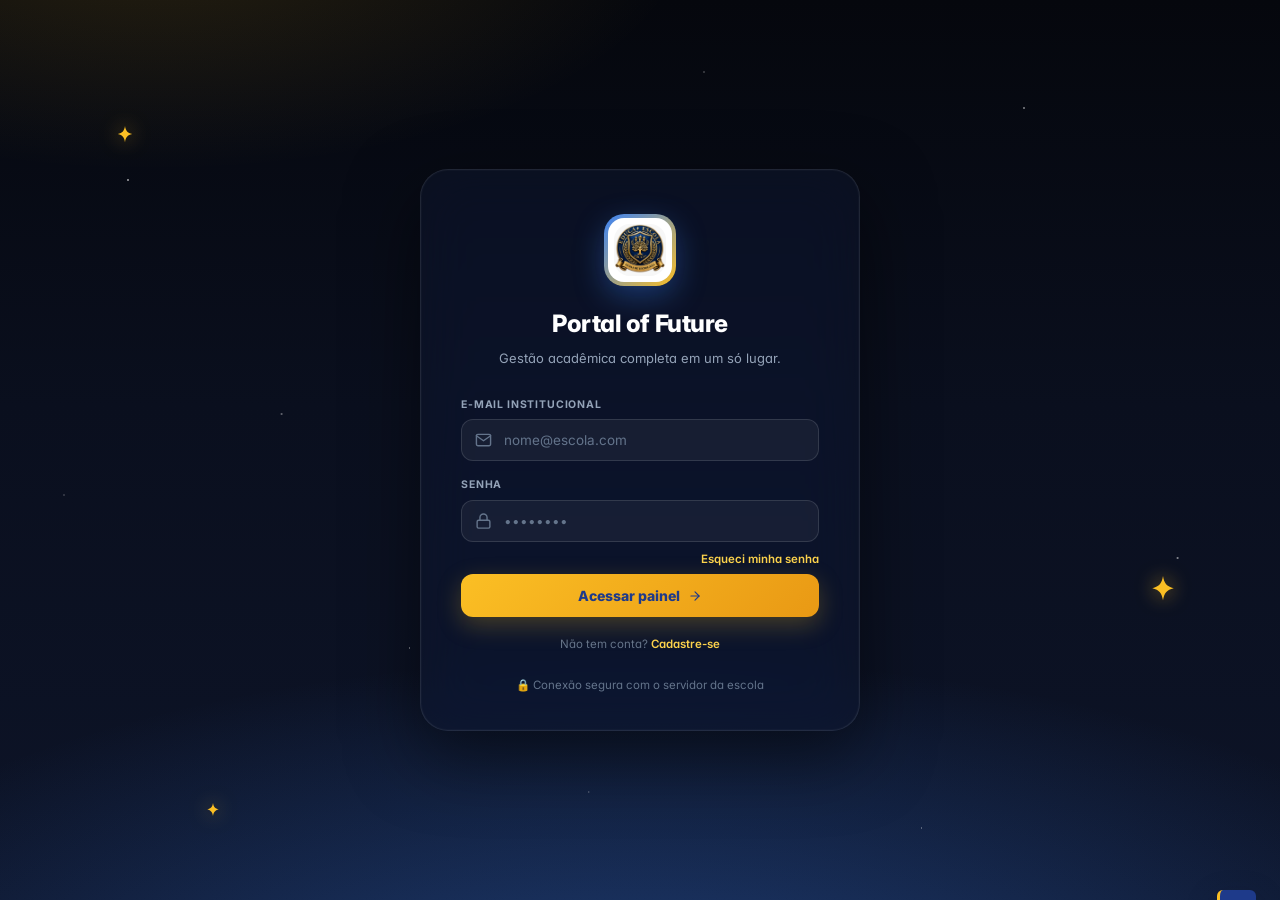
==== index.html @ 3c881cc9 "Adiciona "esqueci minha senha" - Link de redefinição válido por 1h, de uso único; pedir um novo   in" ====
<!DOCTYPE html>
<html lang="pt-BR">
<head>
<meta charset="UTF-8">
<meta name="viewport" content="width=device-width, initial-scale=1.0">
<title>Portal of Future — Portal Acadêmico</title>
<link rel="stylesheet" href="style.css">
</head>
<body>

<!-- ==================== TELA DE LOGIN ==================== -->
<div id="auth-screen" class="auth-screen">
  <div class="auth-stars" aria-hidden="true"></div>
  <span class="auth-sparkle s1" aria-hidden="true"><svg viewBox="0 0 24 24" fill="currentColor"><path d="M12 0c.9 5.7 2.9 8.4 8.6 9.7-5.7 1.3-7.7 4-8.6 9.7-.9-5.7-2.9-8.4-8.6-9.7C9.1 8.4 11.1 5.7 12 0z"/></svg></span>
  <span class="auth-sparkle s2" aria-hidden="true"><svg viewBox="0 0 24 24" fill="currentColor"><path d="M12 0c.9 5.7 2.9 8.4 8.6 9.7-5.7 1.3-7.7 4-8.6 9.7-.9-5.7-2.9-8.4-8.6-9.7C9.1 8.4 11.1 5.7 12 0z"/></svg></span>
  <span class="auth-sparkle s3" aria-hidden="true"><svg viewBox="0 0 24 24" fill="currentColor"><path d="M12 0c.9 5.7 2.9 8.4 8.6 9.7-5.7 1.3-7.7 4-8.6 9.7-.9-5.7-2.9-8.4-8.6-9.7C9.1 8.4 11.1 5.7 12 0z"/></svg></span>

  <div class="auth-card">
    <div class="auth-card-logo">
      <div class="auth-card-logo-inner">
        <img src="logo2.0-quadrada.png" alt="Portal of Future" class="logo-img">
      </div>
    </div>
    <h1 class="auth-card-title">Portal of Future</h1>
    <p class="auth-card-sub">Gestão acadêmica completa em um só lugar.</p>

      <div id="setup-notice" class="setup-badge hidden">
        <svg class="ico ico-sm" viewBox="0 0 24 24"><path d="M12 2l3.09 6.26L22 9.27l-5 4.87 1.18 6.88L12 17.77l-6.18 3.25L7 14.14 2 9.27l6.91-1.01L12 2z"/></svg>
        Primeira configuração — crie o administrador
      </div>

      <form id="login-form" novalidate>
        <div id="login-msg" class="auth-msg error"></div>

        <label class="auth-field">
          <span>E-mail institucional</span>
          <div class="input-wrap">
            <svg class="input-ico" viewBox="0 0 24 24" fill="none" stroke="currentColor" stroke-width="2" stroke-linecap="round" stroke-linejoin="round">
              <path d="M4 4h16c1.1 0 2 .9 2 2v12c0 1.1-.9 2-2 2H4c-1.1 0-2-.9-2-2V6c0-1.1.9-2 2-2z"/>
              <polyline points="22,6 12,13 2,6"/>
            </svg>
            <input type="email" id="login-email" placeholder="nome@escola.com" autocomplete="username" required>
          </div>
        </label>

        <label class="auth-field">
          <span>Senha</span>
          <div class="input-wrap">
            <svg class="input-ico" viewBox="0 0 24 24" fill="none" stroke="currentColor" stroke-width="2" stroke-linecap="round" stroke-linejoin="round">
              <rect x="3" y="11" width="18" height="11" rx="2"/>
              <path d="M7 11V7a5 5 0 0 1 10 0v4"/>
            </svg>
            <input type="password" id="login-senha" placeholder="••••••••" autocomplete="current-password" required>
          </div>
        </label>

        <p class="auth-hint" style="text-align:right;margin-top:-8px;"><a href="#" id="link-to-forgot">Esqueci minha senha</a></p>

        <button type="submit" class="btn-auth">
          Acessar painel
          <svg class="ico ico-sm" viewBox="0 0 24 24"><line x1="5" y1="12" x2="19" y2="12"/><polyline points="12 5 19 12 12 19"/></svg>
        </button>

        <p class="auth-hint" style="margin-top:18px;">Não tem conta? <a href="#" id="link-to-signup">Cadastre-se</a></p>
      </form>

      <form id="forgot-form" class="hidden" novalidate>
        <div id="forgot-msg" class="auth-msg"></div>
        <p class="text-sm text-muted" style="margin-bottom:16px;line-height:1.5;">Informe o e-mail da sua conta. Se ele estiver cadastrado, enviamos um link para redefinir a senha.</p>

        <label class="auth-field">
          <span>E-mail</span>
          <div class="input-wrap">
            <svg class="input-ico" viewBox="0 0 24 24" fill="none" stroke="currentColor" stroke-width="2" stroke-linecap="round" stroke-linejoin="round">
              <path d="M4 4h16c1.1 0 2 .9 2 2v12c0 1.1-.9 2-2 2H4c-1.1 0-2-.9-2-2V6c0-1.1.9-2 2-2z"/>
              <polyline points="22,6 12,13 2,6"/>
            </svg>
            <input type="email" id="forgot-email" placeholder="nome@escola.com" autocomplete="username" required>
          </div>
        </label>

        <button type="submit" class="btn-auth">Enviar link</button>

        <p class="auth-hint" style="margin-top:18px;">Lembrou a senha? <a href="#" id="link-to-login-from-forgot">Entrar</a></p>
      </form>

      <form id="reset-form" class="hidden" novalidate>
        <div id="reset-msg" class="auth-msg"></div>
        <p class="text-sm text-muted" style="margin-bottom:16px;line-height:1.5;">Defina sua nova senha.</p>

        <label class="auth-field">
          <span>Nova senha</span>
          <div class="input-wrap">
            <svg class="input-ico" viewBox="0 0 24 24" fill="none" stroke="currentColor" stroke-width="2" stroke-linecap="round" stroke-linejoin="round">
              <rect x="3" y="11" width="18" height="11" rx="2"/>
              <path d="M7 11V7a5 5 0 0 1 10 0v4"/>
            </svg>
            <input type="password" id="reset-senha" placeholder="Mín. 4 caracteres" autocomplete="new-password" required>
          </div>
        </label>

        <label class="auth-field">
          <span>Confirme a nova senha</span>
          <div class="input-wrap">
            <svg class="input-ico" viewBox="0 0 24 24" fill="none" stroke="currentColor" stroke-width="2" stroke-linecap="round" stroke-linejoin="round">
              <rect x="3" y="11" width="18" height="11" rx="2"/>
              <path d="M7 11V7a5 5 0 0 1 10 0v4"/>
            </svg>
            <input type="password" id="reset-senha2" placeholder="Repita a senha" autocomplete="new-password" required>
          </div>
        </label>

        <button type="submit" class="btn-auth">Redefinir senha</button>
      </form>

      <form id="signup-form" class="hidden" novalidate>
        <div id="signup-msg" class="auth-msg"></div>

        <label class="auth-field">
          <span>Eu sou</span>
          <div class="input-wrap">
            <svg class="input-ico" viewBox="0 0 24 24" fill="none" stroke="currentColor" stroke-width="2" stroke-linecap="round" stroke-linejoin="round">
              <path d="M20 21v-2a4 4 0 0 0-4-4H8a4 4 0 0 0-4 4v2"/>
              <circle cx="12" cy="7" r="4"/>
            </svg>
            <select id="signup-role" required>
              <option value="aluno">Aluno</option>
              <option value="responsavel">Responsável</option>
              <option value="professor">Professor</option>
              <option value="coordenador">Coordenador</option>
            </select>
          </div>
        </label>

        <label class="auth-field">
          <span>Nome completo</span>
          <div class="input-wrap">
            <svg class="input-ico" viewBox="0 0 24 24" fill="none" stroke="currentColor" stroke-width="2" stroke-linecap="round" stroke-linejoin="round">
              <path d="M20 21v-2a4 4 0 0 0-4-4H8a4 4 0 0 0-4 4v2"/>
              <circle cx="12" cy="7" r="4"/>
            </svg>
            <input type="text" id="signup-nome" placeholder="Seu nome completo" autocomplete="name" required>
          </div>
        </label>

        <div class="auth-row">
          <label class="auth-field">
            <span>E-mail</span>
            <div class="input-wrap">
              <svg class="input-ico" viewBox="0 0 24 24" fill="none" stroke="currentColor" stroke-width="2" stroke-linecap="round" stroke-linejoin="round">
                <path d="M4 4h16c1.1 0 2 .9 2 2v12c0 1.1-.9 2-2 2H4c-1.1 0-2-.9-2-2V6c0-1.1.9-2 2-2z"/>
                <polyline points="22,6 12,13 2,6"/>
              </svg>
              <input type="email" id="signup-email" placeholder="nome@escola.com" autocomplete="email" required>
            </div>
          </label>

          <label class="auth-field">
            <span>Celular</span>
            <div class="input-wrap">
              <svg class="input-ico" viewBox="0 0 24 24" fill="none" stroke="currentColor" stroke-width="2" stroke-linecap="round" stroke-linejoin="round">
                <path d="M22 16.92v3a2 2 0 0 1-2.18 2 19.79 19.79 0 0 1-8.63-3.07 19.5 19.5 0 0 1-6-6 19.79 19.79 0 0 1-3.07-8.67A2 2 0 0 1 4.11 2h3a2 2 0 0 1 2 1.72c.127.96.362 1.903.7 2.81a2 2 0 0 1-.45 2.11L8.09 9.91a16 16 0 0 0 6 6l1.27-1.27a2 2 0 0 1 2.11-.45c.907.338 1.85.573 2.81.7A2 2 0 0 1 22 16.92z"/>
              </svg>
              <input type="tel" id="signup-celular" placeholder="(00) 00000-0000" autocomplete="tel" required>
            </div>
          </label>
        </div>

        <label class="auth-field hidden" id="signup-matricula-field">
          <span>Matrícula do aluno</span>
          <div class="input-wrap">
            <svg class="input-ico" viewBox="0 0 24 24" fill="none" stroke="currentColor" stroke-width="2" stroke-linecap="round" stroke-linejoin="round">
              <rect x="3" y="4" width="18" height="18" rx="2"/><line x1="16" y1="2" x2="16" y2="6"/><line x1="8" y1="2" x2="8" y2="6"/><line x1="3" y1="10" x2="21" y2="10"/>
            </svg>
            <input type="text" id="signup-matricula" placeholder="Ex: 2024011">
          </div>
        </label>

        <div class="auth-row">
          <label class="auth-field" id="signup-curso-field">
            <span>Curso</span>
            <div class="input-wrap">
              <svg class="input-ico" viewBox="0 0 24 24" fill="none" stroke="currentColor" stroke-width="2" stroke-linecap="round" stroke-linejoin="round">
                <path d="M22 10v6"/><path d="M2 10l10-5 10 5-10 5z"/><path d="M6 12v5c3 3 9 3 12 0v-5"/>
              </svg>
              <select id="signup-curso"><option value="">Selecione...</option></select>
            </div>
          </label>

          <label class="auth-field" id="signup-turno-field">
            <span>Turno</span>
            <div class="input-wrap">
              <svg class="input-ico" viewBox="0 0 24 24" fill="none" stroke="currentColor" stroke-width="2" stroke-linecap="round" stroke-linejoin="round">
                <circle cx="12" cy="12" r="10"/><polyline points="12 6 12 12 16 14"/>
              </svg>
              <select id="signup-turno"><option value="">Selecione...</option><option>Manhã</option><option>Tarde</option><option>Noite</option></select>
            </div>
          </label>
        </div>

        <label class="auth-field">
          <span>Senha</span>
          <div class="input-wrap">
            <svg class="input-ico" viewBox="0 0 24 24" fill="none" stroke="currentColor" stroke-width="2" stroke-linecap="round" stroke-linejoin="round">
              <rect x="3" y="11" width="18" height="11" rx="2"/>
              <path d="M7 11V7a5 5 0 0 1 10 0v4"/>
            </svg>
            <input type="password" id="signup-senha" placeholder="Mín. 4 caracteres" autocomplete="new-password" required>
          </div>
        </label>

        <button type="submit" class="btn-auth">
          Enviar cadastro
          <svg class="ico ico-sm" viewBox="0 0 24 24"><path d="M12 5v14M5 12h14"/></svg>
        </button>

        <p class="auth-hint" style="margin-top:18px;">Já tem conta? <a href="#" id="link-to-login">Entrar</a></p>
      </form>

      <form id="setup-form" class="hidden" novalidate>
        <div id="setup-msg" class="auth-msg"></div>

        <label class="auth-field">
          <span>Nome completo</span>
          <div class="input-wrap">
            <svg class="input-ico" viewBox="0 0 24 24" fill="none" stroke="currentColor" stroke-width="2" stroke-linecap="round" stroke-linejoin="round">
              <path d="M20 21v-2a4 4 0 0 0-4-4H8a4 4 0 0 0-4 4v2"/>
              <circle cx="12" cy="7" r="4"/>
            </svg>
            <input type="text" id="setup-nome" placeholder="Seu nome completo" autocomplete="name" required>
          </div>
        </label>

        <label class="auth-field">
          <span>E-mail institucional</span>
          <div class="input-wrap">
            <svg class="input-ico" viewBox="0 0 24 24" fill="none" stroke="currentColor" stroke-width="2" stroke-linecap="round" stroke-linejoin="round">
              <path d="M4 4h16c1.1 0 2 .9 2 2v12c0 1.1-.9 2-2 2H4c-1.1 0-2-.9-2-2V6c0-1.1.9-2 2-2z"/>
              <polyline points="22,6 12,13 2,6"/>
            </svg>
            <input type="email" id="setup-email" placeholder="nome@escola.com" autocomplete="email" required>
          </div>
        </label>

        <div class="auth-row">
          <label class="auth-field">
            <span>Senha</span>
            <div class="input-wrap">
              <svg class="input-ico" viewBox="0 0 24 24" fill="none" stroke="currentColor" stroke-width="2" stroke-linecap="round" stroke-linejoin="round">
                <rect x="3" y="11" width="18" height="11" rx="2"/>
                <path d="M7 11V7a5 5 0 0 1 10 0v4"/>
              </svg>
              <input type="password" id="setup-senha" placeholder="Mín. 4 caracteres" autocomplete="new-password" required>
            </div>
          </label>
          <label class="auth-field">
            <span>Confirmar</span>
            <div class="input-wrap">
              <svg class="input-ico" viewBox="0 0 24 24" fill="none" stroke="currentColor" stroke-width="2" stroke-linecap="round" stroke-linejoin="round">
                <rect x="3" y="11" width="18" height="11" rx="2"/>
                <path d="M7 11V7a5 5 0 0 1 10 0v4"/>
              </svg>
              <input type="password" id="setup-senha2" placeholder="Repita a senha" autocomplete="new-password" required>
            </div>
          </label>
        </div>

        <button type="submit" class="btn-auth">
          Criar administrador
          <svg class="ico ico-sm" viewBox="0 0 24 24"><path d="M12 5v14M5 12h14"/></svg>
        </button>
      </form>

    <p class="auth-hint">🔒 Conexão segura com o servidor da escola</p>
  </div>
</div>

<!-- ==================== APP ==================== -->
<div id="app" class="app hidden">
  <aside id="sidebar" class="sidebar"></aside>
  <div class="main">
    <header id="topbar" class="topbar"></header>
    <div id="view" class="view"></div>
  </div>
  <div id="overlay" class="overlay hidden"></div>
</div>

<div id="toast" class="toast"></div>

<script src="script.js"></script>
</body>
</html>
---- style.css ----
@import url('https://fonts.googleapis.com/css2?family=Inter:wght@400;500;600;700;800;900&family=JetBrains+Mono:wght@500;600&display=swap');

*, *::before, *::after { margin: 0; padding: 0; box-sizing: border-box; }

:root {
  --bg: #eef2f9;
  --surface: #ffffff;
  --surface-2: #f5f8fc;
  --border: #d8e0ed;
  --border-2: #b8c5db;
  --ink: #0f172a;
  --ink-2: #334155;
  --muted: #64748b;
  --subtle: #94a3b8;
  --blue: #1e40af;
  --blue-dark: #1e3a8a;
  --blue-light: #3b82f6;
  --blue-soft: #dbeafe;
  --blue-glow: rgba(30, 64, 175, .18);
  --yellow: #fbbf24;
  --yellow-dark: #d97706;
  --yellow-light: #fcd34d;
  --yellow-soft: #fef3c7;
  --success: #15803d;
  --success-soft: #f0fdf4;
  --warning: #a16207;
  --warning-soft: #fffbeb;
  --danger: #b91c1c;
  --danger-soft: #fef2f2;
  --radius: 6px;
  --radius-lg: 10px;
  --rail-w: 72px;
  --rail-w-open: 260px;
  --topbar-h: 76px;
  --font: 'Inter', -apple-system, BlinkMacSystemFont, 'Segoe UI', sans-serif;
  --mono: 'JetBrains Mono', 'SF Mono', Consolas, monospace;
  --transition: all .15s cubic-bezier(.4, 0, .2, 1);
}

html { scroll-behavior: smooth; }
html, body { height: 100%; }

body {
  font-family: var(--font);
  background: var(--bg);
  color: var(--ink);
  font-size: 14px;
  line-height: 1.5;
  -webkit-font-smoothing: antialiased;
  font-feature-settings: 'cv02', 'cv03', 'cv04', 'cv11';
  overflow-x: hidden;
}

/* ============================================================================
   ✨ ANIMAÇÕES DE ENTRADA
   ============================================================================ */
@keyframes fadeUp {
  from { opacity: 0; transform: translateY(24px); }
  to   { opacity: 1; transform: translateY(0); }
}
@keyframes fadeRight {
  from { opacity: 0; transform: translateX(-32px); }
  to   { opacity: 1; transform: translateX(0); }
}
@keyframes popIn {
  0%   { opacity: 0; transform: scale(.85); }
  60%  { transform: scale(1.05); }
  100% { opacity: 1; transform: scale(1); }
}
@keyframes glowPulse {
  0%, 100% { box-shadow: 0 0 0 0 rgba(251, 191, 36, .6), 0 4px 14px rgba(251, 191, 36, .35); }
  50%      { box-shadow: 0 0 0 12px rgba(251, 191, 36, 0), 0 4px 28px rgba(251, 191, 36, .8); }
}
@keyframes barShine {
  0%   { transform: translateX(-100%); }
  100% { transform: translateX(100%); }
}
@keyframes dotPulse {
  0%, 100% { transform: scale(1); box-shadow: 0 0 0 0 rgba(251, 191, 36, .7); }
  50%      { transform: scale(1.2); box-shadow: 0 0 0 6px rgba(251, 191, 36, 0); }
}
@keyframes toastIn {
  0%   { opacity: 0; transform: translateY(40px) scale(.9); }
  60%  { transform: translateY(-4px) scale(1.02); }
  100% { opacity: 1; transform: translateY(0) scale(1); }
}

button, input, select, textarea { font-family: inherit; font-size: inherit; color: inherit; }
button { cursor: pointer; }
a { color: var(--blue); text-decoration: none; }
a:hover { text-decoration: underline; }
.hidden { display: none !important; }

::-webkit-scrollbar { width: 8px; height: 8px; }
::-webkit-scrollbar-track { background: transparent; }
::-webkit-scrollbar-thumb { background: var(--border-2); border-radius: 4px; }
::-webkit-scrollbar-thumb:hover { background: var(--subtle); }

.ico { width: 18px; height: 18px; stroke: currentColor; fill: none; stroke-width: 1.8; stroke-linecap: round; stroke-linejoin: round; flex-shrink: 0; }
.ico-sm { width: 14px; height: 14px; stroke-width: 2; }

h1, h2, h3, h4 { letter-spacing: -0.02em; }
.mono { font-family: var(--mono); font-feature-settings: 'tnum'; }

.logo-img {
  width: 100%; height: 100%; object-fit: contain;
  display: block; border-radius: inherit;
  user-select: none; -webkit-user-drag: none;
}

/* ============================================================================
   🎨 TELA DE LOGIN — CARTÃO ÚNICO
   ============================================================================ */
.auth-screen {
  min-height: 100vh;
  display: flex;
  align-items: center;
  justify-content: center;
  padding: 32px 20px;
  position: relative;
  overflow: hidden;
  background:
    radial-gradient(ellipse 120% 70% at 50% 115%, rgba(59, 130, 246, .38), transparent 60%),
    radial-gradient(ellipse 70% 45% at 12% -8%, rgba(251, 191, 36, .14), transparent 60%),
    linear-gradient(180deg, #05070d 0%, #0a0f1e 45%, #0d1428 100%);
}

.auth-stars {
  position: absolute; inset: 0; z-index: 0; pointer-events: none;
  background-image:
    radial-gradient(1.5px 1.5px at 10% 20%, rgba(255,255,255,.9), transparent),
    radial-gradient(1.5px 1.5px at 80% 12%, rgba(255,255,255,.7), transparent),
    radial-gradient(1px 1px at 32% 72%, rgba(255,255,255,.8), transparent),
    radial-gradient(1px 1px at 62% 38%, rgba(255,255,255,.6), transparent),
    radial-gradient(1.5px 1.5px at 92% 62%, rgba(255,255,255,.7), transparent),
    radial-gradient(1px 1px at 46% 88%, rgba(255,255,255,.5), transparent),
    radial-gradient(1px 1px at 72% 92%, rgba(255,255,255,.6), transparent),
    radial-gradient(1.5px 1.5px at 22% 46%, rgba(255,255,255,.5), transparent),
    radial-gradient(1px 1px at 5% 55%, rgba(255,255,255,.5), transparent),
    radial-gradient(1px 1px at 55% 8%, rgba(255,255,255,.6), transparent);
  animation: starsTwinkle 5s ease-in-out infinite alternate;
}
@keyframes starsTwinkle { from { opacity: .5; } to { opacity: 1; } }

.auth-sparkle {
  position: absolute; z-index: 1; pointer-events: none;
  color: var(--yellow);
  filter: drop-shadow(0 0 10px rgba(251, 191, 36, .7));
  animation: floatSparkle 7s ease-in-out infinite;
}
.auth-sparkle svg { width: 100%; height: 100%; }
.auth-sparkle.s1 { top: 14%; left: 9%; width: 20px; height: 20px; animation-delay: 0s; }
.auth-sparkle.s2 { top: 64%; right: 8%; width: 30px; height: 30px; animation-delay: 1.3s; }
.auth-sparkle.s3 { bottom: 9%; left: 16%; width: 16px; height: 16px; animation-delay: 2.6s; }
@keyframes floatSparkle {
  0%, 100% { transform: translateY(0) rotate(0deg); opacity: .65; }
  50%      { transform: translateY(-14px) rotate(15deg); opacity: 1; }
}

.auth-card {
  position: relative; z-index: 2;
  width: 100%; max-width: 440px;
  background: rgba(15, 23, 42, .55);
  backdrop-filter: blur(28px) saturate(160%);
  -webkit-backdrop-filter: blur(28px) saturate(160%);
  border: 1px solid rgba(255, 255, 255, .09);
  border-radius: 28px;
  padding: 44px 40px 36px;
  box-shadow: 0 24px 70px rgba(0, 0, 0, .5), 0 0 0 1px rgba(255, 255, 255, .02) inset;
  animation: popIn .5s cubic-bezier(.22, 1, .36, 1) both;
}

.auth-card-logo {
  width: 72px; height: 72px;
  margin: 0 auto 20px;
  border-radius: 20px;
  background: linear-gradient(135deg, var(--blue-light), var(--yellow));
  padding: 4px;
  box-shadow: 0 10px 30px rgba(59, 130, 246, .35);
}
.auth-card-logo-inner {
  width: 100%; height: 100%;
  border-radius: 16px;
  background: #fff;
  display: flex; align-items: center; justify-content: center;
  padding: 6px;
  overflow: hidden;
}

.auth-card-title {
  text-align: center;
  font-size: 24px; font-weight: 800; letter-spacing: -0.02em;
  color: #fff; margin-bottom: 6px;
}
.auth-card-sub {
  text-align: center;
  font-size: 13px; color: #94a3b8; line-height: 1.6;
  margin-bottom: 28px;
}

.setup-badge {
  display: flex; align-items: center; justify-content: center; gap: 6px;
  padding: 8px 14px;
  background: rgba(251, 191, 36, .12);
  color: var(--yellow-light);
  border: 1px solid rgba(251, 191, 36, .3);
  border-radius: 100px;
  font-size: 11.5px; font-weight: 700;
  margin-bottom: 22px;
  letter-spacing: .02em;
  animation: popIn .5s .3s cubic-bezier(.34, 1.56, .64, 1) both;
}

/* Campos com ícones */
.auth-field { display: block; margin-bottom: 16px; position: relative; }
.auth-field > span {
  display: block;
  font-size: 10.5px; font-weight: 700;
  color: #94a3b8; margin-bottom: 7px;
  text-transform: uppercase; letter-spacing: .08em;
}
.auth-field .input-wrap { position: relative; }
.auth-field .input-ico {
  position: absolute; left: 14px; top: 50%; transform: translateY(-50%);
  width: 17px; height: 17px; color: #64748b;
  pointer-events: none; transition: var(--transition);
}
.auth-field input,
.auth-field select {
  width: 100%;
  padding: 12px 14px 12px 42px;
  border: 1px solid rgba(255, 255, 255, .12);
  border-radius: 12px;
  background: rgba(255, 255, 255, .05);
  color: #f1f5f9;
  outline: none;
  transition: var(--transition);
  font-size: 13.5px;
  font-weight: 500;
}
.auth-field input::placeholder { color: #64748b; font-weight: 400; }
.auth-field select { padding-left: 42px; cursor: pointer; }
.auth-field select option { background: #0f172a; color: #f1f5f9; }
.auth-field input:focus,
.auth-field select:focus {
  border-color: var(--yellow);
  background: rgba(255, 255, 255, .08);
  box-shadow: 0 0 0 4px rgba(251, 191, 36, .15);
}
.auth-field input:focus ~ .input-ico,
.auth-field .input-wrap:focus-within .input-ico { color: var(--yellow); }

.auth-row { display: grid; grid-template-columns: 1fr 1fr; gap: 10px; }
.auth-row .auth-field { margin-bottom: 16px; }

.auth-msg {
  padding: 11px 14px;
  border-radius: 10px;
  font-size: 12.5px;
  font-weight: 600;
  margin-bottom: 16px;
  border-left: 3px solid;
  display: none;
}
.auth-msg.show { display: block; animation: fadeUp .3s ease; }
.auth-msg.error { background: rgba(239, 68, 68, .12); color: #fca5a5; border-color: #ef4444; }
.auth-msg.success { background: rgba(34, 197, 94, .12); color: #86efac; border-color: #22c55e; }

.btn-auth {
  width: 100%;
  padding: 13px 18px;
  border: none;
  border-radius: 12px;
  background: linear-gradient(135deg, var(--yellow) 0%, var(--yellow-dark) 100%);
  background-size: 200% auto;
  color: var(--blue-dark);
  font-size: 14px;
  font-weight: 800;
  display: flex;
  align-items: center;
  justify-content: center;
  gap: 8px;
  transition: all .3s cubic-bezier(.22, 1, .36, 1);
  margin-top: 6px;
  letter-spacing: -0.005em;
  position: relative;
  overflow: hidden;
  box-shadow: 0 8px 24px rgba(251, 191, 36, .25);
}
.btn-auth::after {
  content: '';
  position: absolute;
  inset: 0;
  background: linear-gradient(120deg, transparent 30%, rgba(255,255,255,.45) 50%, transparent 70%);
  transform: translateX(-100%);
  transition: transform .6s;
}
.btn-auth:hover {
  background-position: 100% 0;
  transform: translateY(-2px);
  box-shadow: 0 12px 32px rgba(251, 191, 36, .4);
}
.btn-auth:hover::after { transform: translateX(100%); }
.btn-auth:active { transform: translateY(0) scale(.99); }

.auth-hint {
  text-align: center;
  font-size: 11.5px;
  color: #64748b;
  margin-top: 22px;
  line-height: 1.6;
}
.auth-hint a { color: var(--yellow-light); font-weight: 600; }

@media (max-width: 480px) {
  .auth-screen { padding: 20px 14px; }
  .auth-card { padding: 32px 22px 26px; border-radius: 22px; }
  .auth-row { grid-template-columns: 1fr; }
  .auth-row .auth-field { margin-bottom: 16px; }
}

/* ============================================================================
   APP
   ============================================================================ */
.app { display: flex; min-height: 100vh; position: relative; z-index: 1; background: transparent; }

.sidebar {
  width: var(--rail-w);
  background: linear-gradient(180deg, #0f172a 0%, #1e3a8a 100%);
  position: fixed; top: 0; left: 0; bottom: 0; z-index: 40;
  display: flex; flex-direction: column; overflow: hidden;
  transition: width .28s cubic-bezier(.4, 0, .2, 1);
  box-shadow: 0 0 0 rgba(0,0,0,0);
  animation: fadeRight .5s cubic-bezier(.22, 1, .36, 1) both;
}
.sidebar:hover { width: var(--rail-w-open); box-shadow: 8px 0 40px rgba(15, 23, 42, .25); }

.sidebar-header {
  height: var(--topbar-h);
  display: flex; align-items: center; justify-content: center;
  gap: 0; padding: 0;
  border-bottom: 1px solid rgba(255, 255, 255, .08);
  flex-shrink: 0; overflow: hidden;
  transition: padding .25s, gap .25s, justify-content .25s;
  white-space: nowrap;
}
.sidebar:hover .sidebar-header { padding: 0 20px; justify-content: flex-start; gap: 12px; }
.sidebar-header .logo {
  width: 44px; height: 44px; border-radius: 10px;
  background: #ffffff;
  display: flex; align-items: center; justify-content: center;
  padding: 3px; flex-shrink: 0; overflow: hidden;
  box-shadow: 0 0 20px rgba(251, 191, 36, .4);
  animation: glowPulse 3s ease-in-out infinite;
}
.sidebar-header::after {
  content: 'Portal of Future';
  opacity: 0; color: #fff; font-weight: 700;
  font-size: 14px; letter-spacing: -0.02em; white-space: nowrap;
  transition: opacity .2s .05s; overflow: hidden; max-width: 0;
}
.sidebar:hover .sidebar-header::after { opacity: 1; max-width: 200px; }

.sidebar-nav {
  flex: 1; padding: 20px 14px;
  display: flex; flex-direction: column; gap: 2px;
  overflow-y: auto; overflow-x: hidden;
  transition: padding .25s;
}
.sidebar-nav::-webkit-scrollbar { width: 4px; }
.sidebar-nav::-webkit-scrollbar-thumb { background: rgba(255,255,255,.15); border-radius: 2px; }
.sidebar:hover .sidebar-nav { padding: 20px 12px; }

.nav-group-title {
  height: 1px; background: rgba(255, 255, 255, .08);
  margin: 14px 8px 10px; font-size: 0;
  overflow: hidden; flex-shrink: 0;
  transition: all .25s; white-space: nowrap;
}
.sidebar:hover .nav-group-title {
  height: auto; background: transparent;
  font-size: 10px; font-weight: 600;
  color: #94a3b8; letter-spacing: .12em;
  text-transform: uppercase;
  padding: 14px 12px 6px; margin: 0;
}
.nav-group-title:first-child { display: none; }

.nav-item {
  width: 100%; height: 44px;
  display: flex; align-items: center; justify-content: center;
  gap: 0; padding: 0;
  border: none; background: transparent; color: #cbd5e1;
  border-radius: 8px; transition: all .15s;
  position: relative; flex-shrink: 0;
  overflow: hidden; white-space: nowrap;
  animation: fadeRight .4s cubic-bezier(.22, 1, .36, 1) both;
}
.nav-item .ico { width: 20px; height: 20px; flex-shrink: 0; }
.nav-item span {
  font-size: 13.5px; font-weight: 500;
  letter-spacing: -0.005em; white-space: nowrap;
  opacity: 0; max-width: 0; overflow: hidden;
  transition: opacity .2s .05s, max-width .25s;
}
.sidebar:hover .nav-item { justify-content: flex-start; padding: 0 12px; gap: 12px; }
.sidebar:hover .nav-item span { opacity: 1; max-width: 200px; }
.nav-item:hover { background: rgba(255, 255, 255, .08); color: #fff; transform: translateX(2px); }
.nav-item.active { background: var(--yellow); color: var(--blue-dark); font-weight: 600; box-shadow: 0 4px 16px rgba(251, 191, 36, .4); }
.nav-item.active .ico { stroke-width: 2.2; }

.sidebar-footer {
  padding: 16px 14px;
  border-top: 1px solid rgba(255, 255, 255, .08);
  display: flex; align-items: center; justify-content: center;
  gap: 0; flex-shrink: 0; overflow: hidden;
  transition: padding .25s, gap .25s, justify-content .25s;
  white-space: nowrap;
}
.sidebar:hover .sidebar-footer { padding: 16px 20px; justify-content: flex-start; gap: 12px; }
.sidebar-footer .avatar {
  width: 36px; height: 36px; border-radius: 8px;
  background: var(--yellow) !important;
  color: var(--blue-dark) !important;
  font-weight: 700; font-size: 12px;
  display: flex; align-items: center; justify-content: center;
  letter-spacing: -0.02em; flex-shrink: 0; cursor: pointer;
}
.sidebar-footer .uinfo {
  opacity: 0; max-width: 0; overflow: hidden;
  transition: opacity .2s .05s, max-width .25s;
}
.sidebar:hover .sidebar-footer .uinfo { opacity: 1; max-width: 200px; }
.sidebar-footer .uinfo strong {
  display: block; font-size: 13px; color: #fff; font-weight: 600;
  white-space: nowrap; overflow: hidden; text-overflow: ellipsis;
}
.sidebar-footer .uinfo span {
  display: block; font-size: 10.5px; color: #cbd5e1;
  text-transform: uppercase; letter-spacing: .08em;
  font-weight: 500; white-space: nowrap;
}

.main { flex: 1; margin-left: var(--rail-w); display: flex; flex-direction: column; min-width: 0; }

.topbar {
  height: var(--topbar-h);
  background: rgba(255, 255, 255, .88);
  backdrop-filter: blur(20px) saturate(180%);
  -webkit-backdrop-filter: blur(20px) saturate(180%);
  border-bottom: 1px solid var(--border);
  display: flex; align-items: center;
  position: sticky; top: 0; z-index: 30;
  padding: 0 32px;
  animation: fadeUp .4s .1s cubic-bezier(.22, 1, .36, 1) both;
}
.topbar-inner {
  width: 100%; max-width: 1400px; margin: 0 auto;
  display: flex; align-items: center; gap: 16px; height: 100%;
}
.topbar .menu-toggle {
  display: none; background: none; border: none;
  color: var(--ink); padding: 8px; border-radius: var(--radius);
}
.topbar .menu-toggle:hover { background: var(--surface-2); }
.topbar .page-title {
  font-size: 18px; font-weight: 700;
  letter-spacing: -0.02em; color: var(--ink); line-height: 1.2;
}
.topbar .page-title small {
  display: block; font-size: 11px; font-weight: 500;
  color: var(--muted); letter-spacing: .06em;
  text-transform: uppercase; margin-top: 2px;
}
.topbar-actions { margin-left: auto; display: flex; align-items: center; gap: 8px; }

.icon-btn {
  width: 38px; height: 38px; border-radius: var(--radius);
  border: 1px solid var(--border);
  background: rgba(255, 255, 255, .8);
  color: var(--muted);
  display: flex; align-items: center; justify-content: center;
  transition: var(--transition); position: relative;
}
.icon-btn:hover { background: #fff; color: var(--blue); border-color: var(--blue); transform: translateY(-1px); box-shadow: 0 4px 12px var(--blue-glow); }
.icon-btn .dot {
  position: absolute; top: 8px; right: 8px;
  width: 6px; height: 6px;
  background: var(--yellow); border-radius: 50%;
  border: 1.5px solid #fff;
  animation: dotPulse 2s ease-in-out infinite;
}

.view {
  flex: 1; width: 100%; max-width: 1400px;
  margin: 0 auto; padding: 40px 32px 64px;
  animation: fadeUp .5s .2s cubic-bezier(.22, 1, .36, 1) both;
}

.overlay { position: fixed; inset: 0; background: rgba(15, 23, 42, .5); z-index: 35; }

.btn {
  display: inline-flex; align-items: center; justify-content: center;
  gap: 6px; padding: 9px 14px;
  border: 1px solid transparent; border-radius: var(--radius);
  font-size: 13px; font-weight: 600; letter-spacing: -0.005em;
  transition: var(--transition); white-space: nowrap; line-height: 1.2;
}
.btn:active { transform: translateY(1px) scale(.98); }
.btn:disabled { opacity: .5; cursor: not-allowed; }

.btn-primary { background: var(--blue); color: #fff; border-color: var(--blue); }
.btn-primary:hover { background: var(--blue-dark); border-color: var(--blue-dark); box-shadow: 0 6px 20px rgba(30, 64, 175, .35); transform: translateY(-1px); }
.btn-secondary { background: var(--surface); color: var(--ink); border-color: var(--border-2); }
.btn-secondary:hover { background: var(--surface-2); border-color: var(--blue); color: var(--blue); }
.btn-success { background: var(--surface); color: var(--success); border-color: #bbf7d0; }
.btn-success:hover { background: var(--success-soft); border-color: var(--success); }
.btn-danger { background: var(--surface); color: var(--danger); border-color: #fecaca; }
.btn-danger:hover { background: var(--danger-soft); border-color: var(--danger); }
.btn-ghost { background: transparent; color: var(--blue); border-color: transparent; }
.btn-ghost:hover { background: var(--blue-soft); }

.btn-sm { padding: 7px 12px; font-size: 12.5px; }
.btn-xs { padding: 4px 9px; font-size: 11.5px; gap: 4px; }

.card {
  background: rgba(255, 255, 255, .96);
  backdrop-filter: blur(16px) saturate(140%);
  -webkit-backdrop-filter: blur(16px) saturate(140%);
  border: 1px solid var(--border);
  border-radius: var(--radius-lg);
  overflow: hidden;
  transition: var(--transition);
  animation: fadeUp .5s cubic-bezier(.22, 1, .36, 1) both;
}
.card:hover { border-color: var(--blue); box-shadow: 0 8px 32px rgba(30, 64, 175, .1); }

.card-header {
  padding: 18px 24px; border-bottom: 1px solid var(--border);
  display: flex; align-items: center; justify-content: space-between;
  gap: 12px; flex-wrap: wrap;
  background: linear-gradient(180deg, var(--surface-2), transparent);
}
.card-header h3 {
  font-size: 14px; font-weight: 600; letter-spacing: -0.01em;
  color: var(--ink); display: flex; align-items: center; gap: 10px;
}
.card-header h3 .ico { color: var(--blue); }
.card-body { padding: 24px; }
.card-pad { padding: 24px; }

.stats-grid {
  display: grid; grid-template-columns: repeat(auto-fit, minmax(180px, 1fr));
  gap: 1px; background: var(--border);
  border: 1px solid var(--border);
  border-radius: var(--radius-lg);
  overflow: hidden; margin-bottom: 32px;
}
.stat-card {
  background: rgba(255, 255, 255, .96);
  backdrop-filter: blur(16px);
  padding: 22px 24px;
  display: flex; flex-direction: column; gap: 14px;
  transition: var(--transition);
  animation: popIn .5s cubic-bezier(.34, 1.56, .64, 1) both;
}
.stat-card:nth-child(1) { animation-delay: .05s; }
.stat-card:nth-child(2) { animation-delay: .10s; }
.stat-card:nth-child(3) { animation-delay: .15s; }
.stat-card:nth-child(4) { animation-delay: .20s; }
.stat-card:nth-child(5) { animation-delay: .25s; }
.stat-card:nth-child(6) { animation-delay: .30s; }
.stat-card:nth-child(7) { animation-delay: .35s; }
.stat-card:nth-child(8) { animation-delay: .40s; }
.stat-card:hover { background: #fff; transform: translateY(-2px); }
.stat-icon {
  width: 34px; height: 34px; border-radius: var(--radius);
  display: flex; align-items: center; justify-content: center;
  background: var(--blue-soft); color: var(--blue);
  align-self: flex-start; transition: var(--transition);
}
.stat-card:hover .stat-icon { transform: scale(1.1) rotate(-5deg); }
.stat-icon .ico { width: 17px; height: 17px; stroke-width: 2; }
.stat-icon.blue { background: var(--blue-soft); color: var(--blue); }
.stat-icon.sky { background: #cffafe; color: #0e7490; }
.stat-icon.purple { background: #ede9fe; color: #6d28d9; }
.stat-icon.pink { background: #fce7f3; color: #be185d; }
.stat-icon.green { background: var(--success-soft); color: var(--success); }
.stat-icon.amber { background: var(--yellow-soft); color: var(--yellow-dark); }
.stat-icon.red { background: var(--danger-soft); color: var(--danger); }
.stat-info .label {
  font-size: 11px; font-weight: 600; text-transform: uppercase;
  letter-spacing: .08em; color: var(--muted); margin-bottom: 4px;
}
.stat-info .value {
  font-size: 28px; font-weight: 700; letter-spacing: -0.03em;
  line-height: 1; color: var(--ink); font-feature-settings: 'tnum';
}

.table-wrap { overflow-x: auto; }
table.data { width: 100%; border-collapse: collapse; font-size: 13.5px; }
table.data thead th {
  padding: 11px 20px; text-align: left;
  font-size: 11px; font-weight: 600;
  text-transform: uppercase; letter-spacing: .08em;
  color: var(--muted); background: var(--surface-2);
  border-bottom: 1px solid var(--border); white-space: nowrap;
}
table.data tbody td {
  padding: 15px 20px; border-bottom: 1px solid var(--border);
  vertical-align: middle; color: var(--ink-2);
}
table.data tbody tr { transition: background .1s; }
table.data tbody tr:hover { background: var(--blue-soft); }
table.data tbody tr:last-child td { border-bottom: none; }
table.data tbody td strong { color: var(--ink); font-weight: 600; }

.cell-user { display: flex; align-items: center; gap: 12px; }
.cell-user .avatar-sm {
  width: 34px; height: 34px; border-radius: 8px;
  display: flex; align-items: center; justify-content: center;
  color: #fff; font-weight: 700; font-size: 12px;
  flex-shrink: 0; letter-spacing: -0.02em;
}
.cell-user .u-meta strong { display: block; font-weight: 600; font-size: 13.5px; color: var(--ink); }
.cell-user .u-meta span { font-size: 12px; color: var(--muted); }

.actions { display: flex; gap: 4px; justify-content: flex-end; }

.badge {
  display: inline-flex; align-items: center; gap: 5px;
  padding: 3px 8px; border-radius: 4px;
  font-size: 11.5px; font-weight: 600;
  letter-spacing: -0.005em; border: 1px solid;
  line-height: 1.5; white-space: nowrap;
}
.badge::before { content: ''; width: 5px; height: 5px; border-radius: 50%; background: currentColor; }
.badge.green { background: var(--success-soft); color: var(--success); border-color: #bbf7d0; }
.badge.red { background: var(--danger-soft); color: var(--danger); border-color: #fecaca; }
.badge.amber { background: var(--yellow-soft); color: var(--yellow-dark); border-color: var(--yellow); }
.badge.blue { background: var(--blue-soft); color: var(--blue); border-color: #bfdbfe; }
.badge.gray { background: var(--surface-2); color: var(--muted); border-color: var(--border); }
.badge.purple { background: #ede9fe; color: #6d28d9; border-color: #ddd6fe; }
.badge.sky { background: #cffafe; color: #0e7490; border-color: #a5f3fc; }
.badge.pink { background: #fce7f3; color: #be185d; border-color: #fbcfe8; }

.form-grid {
  display: grid; grid-template-columns: repeat(auto-fit, minmax(220px, 1fr));
  gap: 16px;
}
.form-grid .full { grid-column: 1 / -1; }

.field-group { margin-bottom: 4px; }
.field-group label {
  display: block; font-size: 12px; font-weight: 600;
  margin-bottom: 6px; color: var(--ink-2);
  letter-spacing: -0.005em;
}
.field-group label .req { color: var(--blue); margin-left: 2px; }
.field-group input, .field-group select, .field-group textarea {
  width: 100%; padding: 10px 12px;
  border: 1px solid var(--border-2); border-radius: var(--radius);
  background: var(--surface); outline: none;
  transition: var(--transition); font-size: 13.5px; color: var(--ink);
}
.field-group input:focus, .field-group select:focus, .field-group textarea:focus {
  border-color: var(--blue); box-shadow: 0 0 0 3px var(--blue-glow);
}
.field-group textarea { resize: vertical; min-height: 90px; }
.field-group .err { color: var(--danger); font-size: 12px; margin-top: 5px; display: none; }
.field-group.invalid input, .field-group.invalid select, .field-group.invalid textarea {
  border-color: var(--danger); background: var(--danger-soft);
}
.field-group.invalid .err { display: block; }

.modal-backdrop {
  position: fixed; inset: 0;
  background: rgba(15, 23, 42, .55);
  backdrop-filter: blur(6px); z-index: 100;
  display: flex; align-items: center; justify-content: center;
  padding: 24px; animation: fadeUp .2s ease;
}
.modal {
  background: var(--surface); border: 1px solid var(--border-2);
  border-radius: var(--radius-lg); width: 100%; max-width: 620px;
  max-height: 92vh; overflow-y: auto;
  box-shadow: 0 20px 50px rgba(15, 23, 42, .25);
  animation: popIn .3s cubic-bezier(.34, 1.4, .64, 1);
}
.modal.modal-lg { max-width: 900px; }
.modal-header {
  padding: 20px 24px; border-bottom: 1px solid var(--border);
  display: flex; align-items: center; justify-content: space-between;
  gap: 12px; position: sticky; top: 0;
  background: var(--surface); z-index: 1;
  border-radius: var(--radius-lg) var(--radius-lg) 0 0;
}
.modal-header h3 {
  font-size: 16px; font-weight: 700; letter-spacing: -0.02em;
  display: flex; align-items: center; gap: 10px;
}
.modal-header h3 .ico { color: var(--blue); }
.modal-header .close {
  background: none; border: none; color: var(--muted);
  width: 32px; height: 32px; border-radius: var(--radius);
  display: flex; align-items: center; justify-content: center;
  transition: var(--transition);
}
.modal-header .close:hover { background: var(--surface-2); color: var(--ink); transform: rotate(90deg); }
.modal-body { padding: 24px; }
.modal-footer {
  padding: 16px 24px; border-top: 1px solid var(--border);
  display: flex; justify-content: flex-end; gap: 8px;
  position: sticky; bottom: 0;
  background: var(--surface);
  border-radius: 0 0 var(--radius-lg) var(--radius-lg);
}

.toast {
  position: fixed; bottom: 24px; right: 24px;
  background: var(--blue-dark); color: #fff;
  padding: 14px 18px; border-radius: var(--radius);
  box-shadow: 0 12px 32px rgba(15, 23, 42, .3);
  font-size: 13.5px; font-weight: 500; z-index: 200;
  display: flex; align-items: center; gap: 10px;
  transform: translateY(150%);
  transition: transform .35s cubic-bezier(.34, 1.56, .64, 1);
  max-width: 380px; border-left: 3px solid var(--yellow);
  letter-spacing: -0.005em;
}
.toast.show { transform: translateY(0); animation: toastIn .4s cubic-bezier(.34, 1.56, .64, 1); }
.toast.success { background: #064e3b; border-left-color: #34d399; }
.toast.error { background: #7f1d1d; border-left-color: #f87171; }
.toast.warning { background: #78350f; border-left-color: var(--yellow); }

.toolbar {
  display: flex; gap: 10px; flex-wrap: wrap;
  align-items: center; margin-bottom: 20px;
}
.toolbar .search { flex: 1; min-width: 220px; position: relative; }
.toolbar .search input {
  width: 100%; padding: 10px 14px 10px 38px;
  border: 1px solid var(--border-2); border-radius: var(--radius);
  background: var(--surface); outline: none;
  transition: var(--transition); font-size: 13.5px;
}
.toolbar .search input:focus { border-color: var(--blue); box-shadow: 0 0 0 3px var(--blue-glow); }
.toolbar .search svg {
  position: absolute; left: 12px; top: 50%; transform: translateY(-50%);
  width: 15px; height: 15px; stroke: var(--subtle);
  fill: none; stroke-width: 2; pointer-events: none;
}
.toolbar select {
  padding: 10px 14px; border: 1px solid var(--border-2);
  border-radius: var(--radius); background: var(--surface);
  outline: none; font-size: 13.5px; cursor: pointer;
  transition: var(--transition); color: var(--ink);
}
.toolbar select:focus { border-color: var(--blue); box-shadow: 0 0 0 3px var(--blue-glow); }

.progress { height: 6px; background: var(--border); border-radius: 3px; overflow: hidden; }
.progress .bar {
  height: 100%; background: var(--blue); border-radius: 3px;
  transition: width .8s cubic-bezier(.22, 1, .36, 1);
  position: relative;
}
.progress .bar::after {
  content: '';
  position: absolute; inset: 0;
  background: linear-gradient(90deg, transparent, rgba(255,255,255,.4), transparent);
  animation: barShine 2s linear infinite;
}
.progress.green .bar { background: var(--success); }
.progress.amber .bar { background: var(--yellow); }
.progress.red { background: var(--danger); }

.grid-cards {
  display: grid; grid-template-columns: repeat(auto-fill, minmax(280px, 1fr));
  gap: 16px;
}

.turma-card {
  background: rgba(255, 255, 255, .96);
  backdrop-filter: blur(16px);
  border: 1px solid var(--border);
  border-radius: var(--radius-lg);
  padding: 20px; transition: var(--transition);
  cursor: pointer; position: relative; overflow: hidden;
}
.turma-card::before {
  content: '';
  position: absolute; top: 0; left: -100%;
  width: 100%; height: 100%;
  background: linear-gradient(120deg, transparent 30%, rgba(59, 130, 246, .15) 50%, transparent 70%);
  transition: left .6s;
}
.turma-card:hover::before { left: 100%; }
.turma-card:hover {
  border-color: var(--blue); transform: translateY(-4px); background: #fff;
  box-shadow: 0 12px 32px var(--blue-glow);
}
.turma-card .t-head {
  display: flex; align-items: flex-start; justify-content: space-between;
  margin-bottom: 14px;
}
.turma-card .t-code { font-size: 17px; font-weight: 700; letter-spacing: -0.02em; color: var(--ink); }
.turma-card .t-sub { font-size: 12.5px; color: var(--muted); margin-top: 3px; }
.turma-card .t-meta {
  display: flex; flex-wrap: wrap; gap: 10px;
  margin-top: 16px; padding-top: 16px;
  border-top: 1px dashed var(--border-2);
  font-size: 12px; color: var(--muted);
}
.turma-card .t-meta span { display: flex; align-items: center; gap: 5px; }

.attendance-row {
  display: flex; align-items: center; gap: 16px;
  padding: 14px 20px; border-bottom: 1px solid var(--border);
  transition: background .15s;
}
.attendance-row:last-child { border-bottom: none; }
.attendance-row:hover { background: var(--blue-soft); }
.attendance-row .a-name { flex: 1; display: flex; align-items: center; gap: 12px; min-width: 0; }
.attendance-row .a-name strong { white-space: nowrap; overflow: hidden; text-overflow: ellipsis; font-weight: 600; }

.att-group { display: flex; gap: 4px; flex-wrap: wrap; }
.att-btn {
  padding: 6px 12px; border: 1px solid var(--border-2);
  background: var(--surface); border-radius: var(--radius);
  font-size: 12px; font-weight: 600; color: var(--muted);
  transition: var(--transition);
  display: inline-flex; align-items: center; gap: 5px;
}
.att-btn:hover { border-color: var(--blue); color: var(--blue); transform: translateY(-1px); }
.att-btn.active-present { background: var(--success-soft); color: var(--success); border-color: var(--success); box-shadow: 0 4px 12px rgba(21, 128, 61, .2); }
.att-btn.active-absent { background: var(--danger-soft); color: var(--danger); border-color: var(--danger); box-shadow: 0 4px 12px rgba(185, 28, 28, .2); }
.att-btn.active-just { background: var(--yellow-soft); color: var(--yellow-dark); border-color: var(--yellow); box-shadow: 0 4px 12px rgba(217, 119, 6, .2); }

.diary-summary {
  display: grid; grid-template-columns: repeat(auto-fit, minmax(130px, 1fr));
  gap: 1px; background: var(--border); border: 1px solid var(--border);
  border-radius: var(--radius-lg); overflow: hidden;
}
.diary-summary .ds-item {
  background: rgba(255, 255, 255, .96); padding: 16px 18px;
  text-align: center; transition: var(--transition);
}
.diary-summary .ds-item:hover { background: #fff; transform: scale(1.02); }
.diary-summary .ds-item .ds-num {
  font-family: var(--mono); font-size: 24px; font-weight: 700;
  letter-spacing: -0.03em; line-height: 1;
}
.diary-summary .ds-item .ds-lbl {
  font-size: 10.5px; font-weight: 600;
  text-transform: uppercase; letter-spacing: .08em;
  color: var(--muted); margin-top: 6px;
}

.timeline { position: relative; padding-left: 28px; }
.timeline::before {
  content: ''; position: absolute; left: 7px; top: 6px; bottom: 6px;
  width: 1px; background: var(--border-2);
}
.timeline-item { position: relative; padding-bottom: 20px; animation: fadeUp .4s both; }
.timeline-item::before {
  content: ''; position: absolute; left: -25px; top: 4px;
  width: 9px; height: 9px; border-radius: 50%;
  background: var(--surface); border: 2px solid var(--blue);
}
.timeline-item.success::before { border-color: var(--success); }
.timeline-item.warning::before { border-color: var(--yellow); }
.timeline-item.danger::before { border-color: var(--danger); }
.timeline-item .t-title { font-weight: 600; font-size: 13.5px; margin-bottom: 2px; color: var(--ink); letter-spacing: -0.005em; }
.timeline-item .t-time { font-size: 11.5px; color: var(--subtle); margin-bottom: 6px; text-transform: uppercase; letter-spacing: .04em; }
.timeline-item .t-desc { font-size: 13px; color: var(--muted); line-height: 1.55; }

.empty { text-align: center; padding: 64px 24px; color: var(--muted); }
.empty .empty-icon {
  width: 48px; height: 48px; margin: 0 auto 16px;
  border-radius: var(--radius); background: var(--blue-soft);
  border: 1px solid var(--border);
  display: flex; align-items: center; justify-content: center;
  color: var(--blue); animation: popIn .5s cubic-bezier(.34, 1.56, .64, 1);
}
.empty .empty-icon .ico { width: 22px; height: 22px; }
.empty h4 { font-size: 14px; font-weight: 600; color: var(--ink); margin-bottom: 4px; letter-spacing: -0.01em; }
.empty p { font-size: 13px; max-width: 380px; margin: 0 auto; line-height: 1.55; }

.bar-chart { display: flex; align-items: flex-end; gap: 8px; height: 180px; padding: 12px 0; }
.bar-chart .col { flex: 1; display: flex; flex-direction: column; align-items: center; gap: 8px; height: 100%; justify-content: flex-end; }
.bar-chart .bar-fill {
  width: 100%; max-width: 36px; background: var(--blue);
  border-radius: 3px 3px 0 0;
  transition: height .8s cubic-bezier(.22, 1, .36, 1);
  min-height: 4px;
}
.bar-chart .bar-fill.amber { background: var(--yellow); }
.bar-chart .bar-fill.green { background: var(--success); }
.bar-chart .bar-fill.red { background: var(--danger); }
.bar-chart .lbl { font-size: 11px; color: var(--muted); font-weight: 600; letter-spacing: .02em; }

.donut {
  width: 140px; height: 140px; border-radius: 50%;
  display: flex; align-items: center; justify-content: center;
  margin: 0 auto; position: relative;
}
.donut .hole {
  width: 96px; height: 96px; background: var(--surface);
  border-radius: 50%;
  display: flex; flex-direction: column; align-items: center; justify-content: center;
  border: 1px solid var(--border);
}
.donut .hole strong { font-size: 22px; font-weight: 700; letter-spacing: -0.03em; }
.donut .hole span {
  font-size: 10px; color: var(--muted); text-transform: uppercase;
  letter-spacing: .08em; font-weight: 600; margin-top: 2px;
}

.flex { display: flex; }
.items-center { align-items: center; }
.items-start { align-items: flex-start; }
.justify-between { justify-content: space-between; }
.justify-center { justify-content: center; }
.flex-wrap { flex-wrap: wrap; }
.gap-4 { gap: 4px; } .gap-8 { gap: 8px; } .gap-10 { gap: 10px; } .gap-12 { gap: 12px; } .gap-16 { gap: 16px; }
.mt-8 { margin-top: 8px; } .mt-12 { margin-top: 12px; } .mt-16 { margin-top: 16px; } .mt-24 { margin-top: 24px; }
.mb-8 { margin-bottom: 8px; } .mb-12 { margin-bottom: 12px; } .mb-16 { margin-bottom: 16px; } .mb-24 { margin-bottom: 24px; }
.text-muted { color: var(--muted); }
.text-sm { font-size: 12.5px; }
.text-xs { font-size: 11.5px; }
.text-bold { font-weight: 700; }
.text-center { text-align: center; }
.text-right { text-align: right; }
.w-100 { width: 100%; }

.grid-2 { display: grid; grid-template-columns: 1fr 1fr; gap: 20px; align-items: start; }
.grid-3 { display: grid; grid-template-columns: repeat(3, 1fr); gap: 20px; align-items: start; }

.divider { height: 1px; background: var(--border); margin: 20px 0; }
.chip {
  display: inline-flex; align-items: center; gap: 6px;
  padding: 4px 10px; background: var(--blue-soft);
  border: 1px solid var(--border); border-radius: 20px;
  font-size: 11.5px; font-weight: 500; color: var(--blue);
}

@media (max-width: 1024px) {
  .view { padding: 28px 24px 48px; }
  .topbar { padding: 0 24px; }
}

@media (max-width: 820px) {
  .sidebar {
    width: var(--rail-w-open);
    transform: translateX(-100%);
    transition: transform .3s cubic-bezier(.4, 0, .2, 1);
  }
  .sidebar.open { transform: translateX(0); }
  .sidebar .sidebar-header { padding: 0 20px; justify-content: flex-start; gap: 12px; }
  .sidebar .sidebar-header::after { opacity: 1; max-width: 200px; }
  .sidebar .sidebar-nav { padding: 12px; }
  .sidebar .nav-item { justify-content: flex-start; padding: 0 12px; gap: 12px; }
  .sidebar .nav-item span { opacity: 1; max-width: 200px; }
  .sidebar .nav-group-title {
    height: auto; background: transparent;
    font-size: 10px; font-weight: 600;
    color: #94a3b8; letter-spacing: .12em;
    text-transform: uppercase;
    padding: 14px 12px 6px; margin: 0;
  }
  .sidebar .sidebar-footer { padding: 16px 20px; justify-content: flex-start; gap: 12px; }
  .sidebar .sidebar-footer .uinfo { opacity: 1; max-width: 200px; }
  .main { margin-left: 0; }
  .topbar .menu-toggle { display: flex; }
  .topbar { padding: 0 16px; height: 68px; }
  .view { padding: 20px 16px 40px; }
  .modal { max-width: 100%; border-radius: var(--radius); }
  .grid-2, .grid-3 { grid-template-columns: 1fr; }
  .attendance-row { flex-direction: column; align-items: stretch; gap: 10px; }
  .att-group { justify-content: stretch; }
  .att-btn { flex: 1; justify-content: center; }
}

@media (max-width: 560px) {
  .stats-grid { grid-template-columns: 1fr; }
  .card-body { padding: 18px; }
  .card-header { padding: 14px 18px; }
  .toolbar { flex-direction: column; align-items: stretch; }
  .toolbar select { width: 100%; }
  .toast { left: 16px; right: 16px; bottom: 16px; max-width: none; }
}

@media (prefers-reduced-motion: reduce) {
  *, *::before, *::after {
    animation-duration: .01ms !important;
    animation-iteration-count: 1 !important;
    transition-duration: .01ms !important;
  }
}
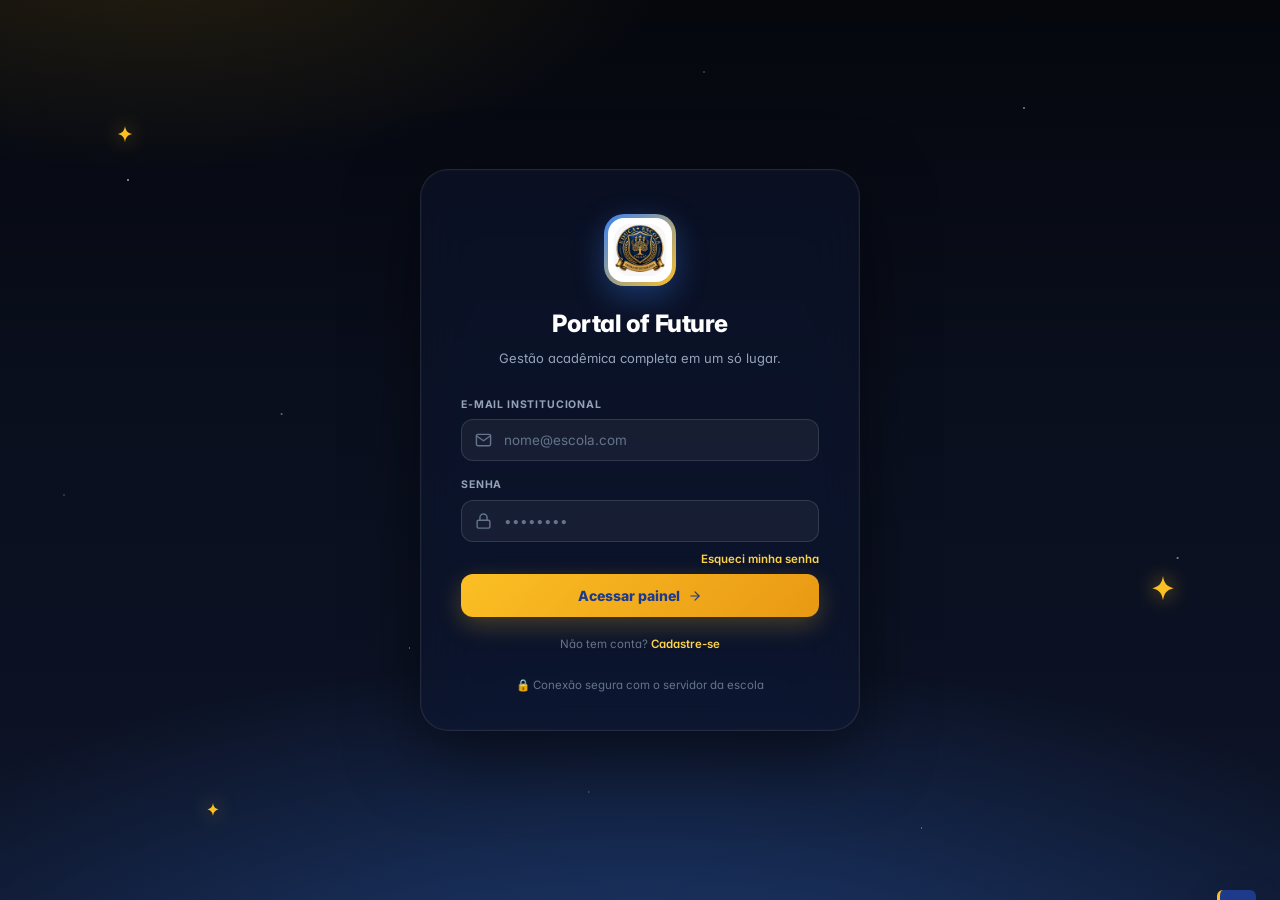
==== commit f8456ed1: "Auditoria: registro de quem alterou o quê e quando (só o diretor lê) Tabela audit_log gravada na mes" ====
--- a/index.html
+++ b/index.html
@@ -4,6 +4,7 @@
 <meta charset="UTF-8">
 <meta name="viewport" content="width=device-width, initial-scale=1.0">
 <title>Portal of Future — Portal Acadêmico</title>
+<link rel="icon" type="image/png" href="logo2.0-quadrada.png">
 <link rel="stylesheet" href="style.css">
 </head>
 <body>
@@ -95,7 +96,7 @@
               <rect x="3" y="11" width="18" height="11" rx="2"/>
               <path d="M7 11V7a5 5 0 0 1 10 0v4"/>
             </svg>
-            <input type="password" id="reset-senha" placeholder="Mín. 4 caracteres" autocomplete="new-password" required>
+            <input type="password" id="reset-senha" placeholder="Mín. 8 caracteres" autocomplete="new-password" required>
           </div>
         </label>
 
@@ -205,7 +206,7 @@
               <rect x="3" y="11" width="18" height="11" rx="2"/>
               <path d="M7 11V7a5 5 0 0 1 10 0v4"/>
             </svg>
-            <input type="password" id="signup-senha" placeholder="Mín. 4 caracteres" autocomplete="new-password" required>
+            <input type="password" id="signup-senha" placeholder="Mín. 8 caracteres" autocomplete="new-password" required>
           </div>
         </label>
 
@@ -250,7 +251,7 @@
                 <rect x="3" y="11" width="18" height="11" rx="2"/>
                 <path d="M7 11V7a5 5 0 0 1 10 0v4"/>
               </svg>
-              <input type="password" id="setup-senha" placeholder="Mín. 4 caracteres" autocomplete="new-password" required>
+              <input type="password" id="setup-senha" placeholder="Mín. 8 caracteres" autocomplete="new-password" required>
             </div>
           </label>
           <label class="auth-field">
@@ -287,7 +288,15 @@
 
 <div id="toast" class="toast"></div>
 
-<script src="script.js"></script>
+<script src="js/core.js"></script>
+<script src="js/app.js"></script>
+<script src="js/dashboards.js"></script>
+<script src="js/pessoas.js"></script>
+<script src="js/academico.js"></script>
+<script src="js/boletim.js"></script>
+<script src="js/calendario.js"></script>
+<script src="js/auditoria.js"></script>
+<script src="js/main.js"></script>
 </body>
 </html>
 
--- a/style.css
+++ b/style.css
@@ -997,3 +997,64 @@
     transition-duration: .01ms !important;
   }
 }
+
+/* ---------- Boletim (preview in the modal, and the printed page) ---------- */
+.boletim { color: #111; font-size: 13px; line-height: 1.5; }
+.bol-head { display: flex; align-items: center; gap: 14px; padding-bottom: 14px; border-bottom: 2px solid #1e3a8a; margin-bottom: 16px; }
+.bol-head .logo-img { width: 56px; height: 56px; object-fit: contain; }
+.bol-head h1 { font-size: 20px; font-weight: 700; letter-spacing: -0.01em; margin: 0; }
+.bol-head p { margin: 2px 0 0; color: #555; font-size: 12px; }
+.bol-info, .bol-summary { display: grid; grid-template-columns: repeat(4, 1fr); gap: 10px; margin-bottom: 16px; }
+.bol-info div, .bol-summary div { border: 1px solid #d4d4d8; border-radius: 6px; padding: 8px 10px; }
+.bol-info span, .bol-summary span { display: block; font-size: 10.5px; text-transform: uppercase; letter-spacing: .06em; color: #666; }
+.bol-info strong, .bol-summary strong { font-size: 13.5px; }
+.bol-table { width: 100%; border-collapse: collapse; margin-bottom: 16px; }
+.bol-table th, .bol-table td { border: 1px solid #d4d4d8; padding: 7px 8px; text-align: center; font-variant-numeric: tabular-nums; }
+.bol-table th { background: #eef2ff; font-size: 11.5px; }
+.bol-table .left { text-align: left; }
+.bol-empty { padding: 20px; text-align: center; color: #666; border: 1px dashed #d4d4d8; border-radius: 6px; margin-bottom: 16px; }
+.bol-foot { font-size: 11px; color: #666; margin: 0; }
+@media (max-width: 640px) { .bol-info, .bol-summary { grid-template-columns: repeat(2, 1fr); } }
+
+#boletim-print { display: none; }
+@media print {
+  body > *:not(#boletim-print) { display: none !important; }
+  #boletim-print { display: block; padding: 0; }
+  body { background: #fff !important; }
+  .bol-info, .bol-summary { grid-template-columns: repeat(4, 1fr); }
+  .bol-table th { background: #eef2ff !important; -webkit-print-color-adjust: exact; print-color-adjust: exact; }
+  @page { margin: 16mm; }
+}
+
+/* ---------- Calendário ---------- */
+.cal-head, .cal-grid { display: grid; grid-template-columns: repeat(7, minmax(0, 1fr)); }
+.cal-head div { padding: 8px 6px; text-align: center; font-size: 11px; font-weight: 600; text-transform: uppercase; letter-spacing: .08em; color: var(--muted); background: var(--surface-2); border-bottom: 1px solid var(--border); }
+.cal-day { min-height: 96px; padding: 6px; border-right: 1px solid var(--border); border-bottom: 1px solid var(--border); cursor: pointer; overflow: hidden; transition: background .1s; }
+.cal-day:nth-child(7n) { border-right: none; }
+.cal-day:hover { background: var(--blue-soft); }
+.cal-day:focus-visible { outline: 2px solid var(--blue); outline-offset: -2px; }
+.cal-day.other { background: var(--surface-2); color: var(--muted); }
+.cal-day.sel { box-shadow: inset 0 0 0 2px var(--blue); background: var(--blue-soft); }
+.cal-num { display: inline-flex; align-items: center; justify-content: center; min-width: 24px; height: 24px; border-radius: 12px; font-size: 12.5px; font-weight: 600; }
+.cal-day.today .cal-num { background: var(--blue); color: #fff; }
+.cal-items { display: flex; flex-direction: column; gap: 3px; margin-top: 4px; }
+.cal-chip { display: block; padding: 2px 6px; border-radius: 4px; font-size: 11px; line-height: 1.35; white-space: nowrap; overflow: hidden; text-overflow: ellipsis; }
+.cal-more { font-size: 11px; color: var(--muted); padding-left: 2px; }
+.cal-t-prova { background: var(--danger-soft); color: var(--danger); }
+.cal-t-evento { background: var(--blue-soft); color: var(--blue-dark); }
+.cal-t-feriado { background: var(--success-soft); color: var(--success); }
+.cal-t-reuniao { background: var(--yellow-soft); color: var(--yellow-dark); }
+.cal-t-atividade { background: #ede9fe; color: #5b21b6; }
+.cal-item { padding: 12px 0; border-bottom: 1px solid var(--border); }
+.cal-item:last-of-type { border-bottom: none; }
+.cal-up { display: flex; align-items: center; gap: 10px; padding: 8px 0; border-bottom: 1px solid var(--border); cursor: pointer; }
+.cal-up:last-child { border-bottom: none; }
+.cal-up-t { flex: 1; min-width: 0; overflow: hidden; text-overflow: ellipsis; white-space: nowrap; }
+@media (max-width: 640px) {
+  .cal-day { min-height: 56px; padding: 4px 2px; }
+  .cal-items { flex-direction: row; flex-wrap: wrap; gap: 3px; }
+  .cal-chip { width: 8px; height: 8px; padding: 0; border-radius: 50%; font-size: 0; }
+  .cal-t-prova { background: var(--danger); } .cal-t-evento { background: var(--blue); } .cal-t-feriado { background: var(--success); }
+  .cal-t-reuniao { background: var(--yellow-dark); } .cal-t-atividade { background: #7c3aed; }
+  .cal-more { display: none; }
+}
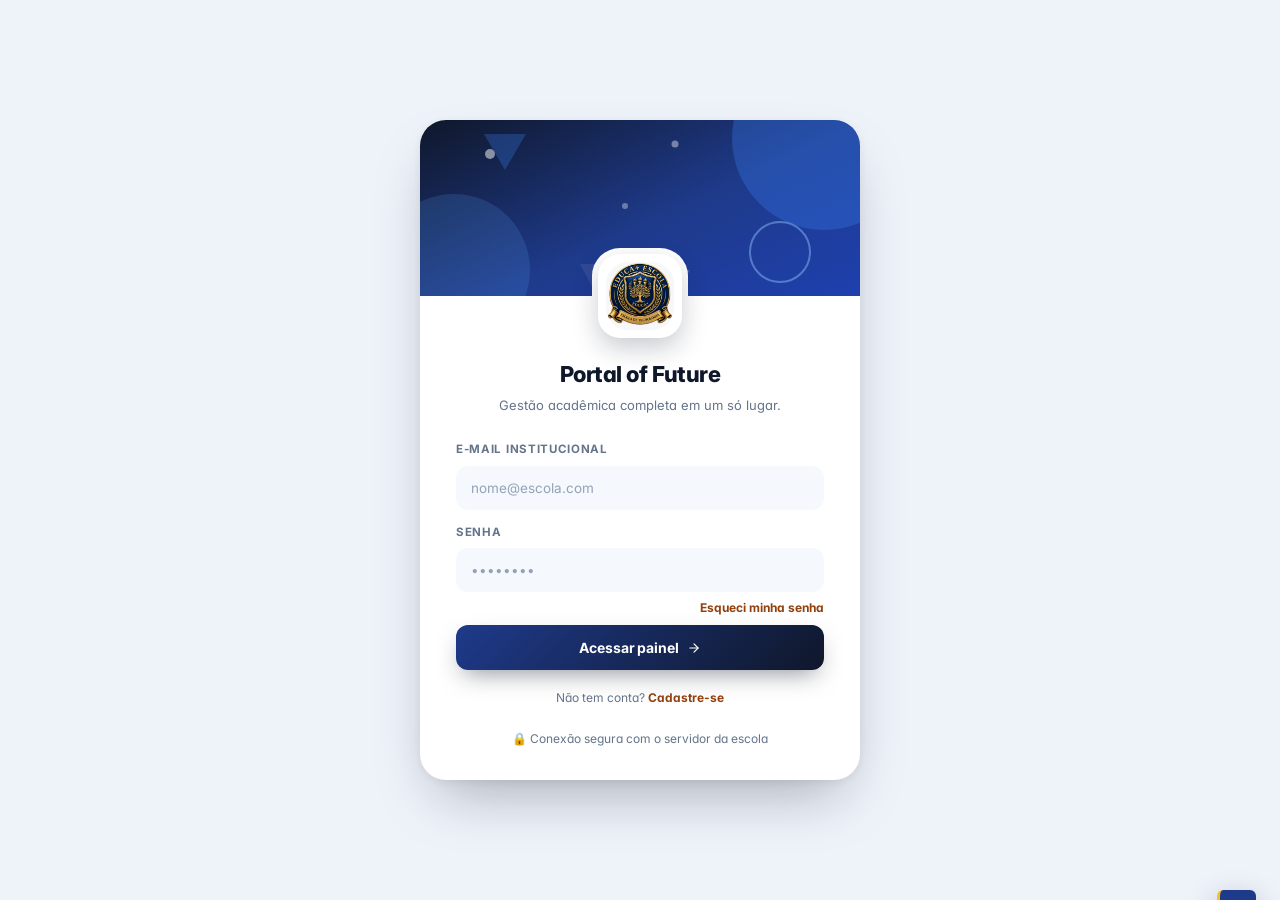
==== commit be921fba: "Foto de perfil, login de aluno junto do cadastro, responsavel sem aprovacao e nova tela de login - A" ====
--- a/index.html
+++ b/index.html
@@ -5,23 +5,36 @@
 <meta name="viewport" content="width=device-width, initial-scale=1.0">
 <title>Portal of Future — Portal Acadêmico</title>
 <link rel="icon" type="image/png" href="logo2.0-quadrada.png">
+<link rel="manifest" href="manifest.webmanifest">
+<meta name="theme-color" content="#1e3a8a">
+<meta name="mobile-web-app-capable" content="yes">
+<meta name="apple-mobile-web-app-capable" content="yes">
+<meta name="apple-mobile-web-app-title" content="Portal">
+<link rel="apple-touch-icon" href="icons/apple-touch-icon.png">
 <link rel="stylesheet" href="style.css">
 </head>
 <body>
 
 <!-- ==================== TELA DE LOGIN ==================== -->
 <div id="auth-screen" class="auth-screen">
-  <div class="auth-stars" aria-hidden="true"></div>
-  <span class="auth-sparkle s1" aria-hidden="true"><svg viewBox="0 0 24 24" fill="currentColor"><path d="M12 0c.9 5.7 2.9 8.4 8.6 9.7-5.7 1.3-7.7 4-8.6 9.7-.9-5.7-2.9-8.4-8.6-9.7C9.1 8.4 11.1 5.7 12 0z"/></svg></span>
-  <span class="auth-sparkle s2" aria-hidden="true"><svg viewBox="0 0 24 24" fill="currentColor"><path d="M12 0c.9 5.7 2.9 8.4 8.6 9.7-5.7 1.3-7.7 4-8.6 9.7-.9-5.7-2.9-8.4-8.6-9.7C9.1 8.4 11.1 5.7 12 0z"/></svg></span>
-  <span class="auth-sparkle s3" aria-hidden="true"><svg viewBox="0 0 24 24" fill="currentColor"><path d="M12 0c.9 5.7 2.9 8.4 8.6 9.7-5.7 1.3-7.7 4-8.6 9.7-.9-5.7-2.9-8.4-8.6-9.7C9.1 8.4 11.1 5.7 12 0z"/></svg></span>
-
   <div class="auth-card">
+    <div class="auth-card-header">
+      <svg viewBox="0 0 440 176" preserveAspectRatio="xMidYMid slice" aria-hidden="true">
+        <circle cx="404" cy="18" r="92" fill="#3b82f6" opacity=".30"/>
+        <circle cx="34" cy="150" r="76" fill="#60a5fa" opacity=".16"/>
+        <circle cx="360" cy="132" r="30" fill="none" stroke="#93c5fd" stroke-width="2" opacity=".45"/>
+        <circle cx="70" cy="34" r="5" fill="#ffffff" opacity=".5"/>
+        <circle cx="255" cy="24" r="3.5" fill="#ffffff" opacity=".4"/>
+        <circle cx="205" cy="86" r="3" fill="#ffffff" opacity=".35"/>
+        <polygon points="64,14 106,14 85,50" fill="#3b82f6" opacity=".28"/>
+        <polygon points="160,144 196,144 178,178" fill="#ffffff" opacity=".08"/>
+        <polygon points="242,150 270,150 256,174" fill="#93c5fd" opacity=".22"/>
+      </svg>
+    </div>
     <div class="auth-card-logo">
-      <div class="auth-card-logo-inner">
-        <img src="logo2.0-quadrada.png" alt="Portal of Future" class="logo-img">
-      </div>
+      <img src="logo2.0-quadrada.png" alt="Portal of Future" class="logo-img">
     </div>
+    <div class="auth-card-body">
     <h1 class="auth-card-title">Portal of Future</h1>
     <p class="auth-card-sub">Gestão acadêmica completa em um só lugar.</p>
 
@@ -133,87 +146,99 @@
           </div>
         </label>
 
-        <label class="auth-field">
-          <span>Nome completo</span>
-          <div class="input-wrap">
-            <svg class="input-ico" viewBox="0 0 24 24" fill="none" stroke="currentColor" stroke-width="2" stroke-linecap="round" stroke-linejoin="round">
-              <path d="M20 21v-2a4 4 0 0 0-4-4H8a4 4 0 0 0-4 4v2"/>
-              <circle cx="12" cy="7" r="4"/>
-            </svg>
-            <input type="text" id="signup-nome" placeholder="Seu nome completo" autocomplete="name" required>
-          </div>
-        </label>
-
-        <div class="auth-row">
+        <label class="auth-field hidden" id="signup-matricula-field">
+          <span>Matrícula do aluno</span>
+          <div class="input-wrap">
+            <svg class="input-ico" viewBox="0 0 24 24" fill="none" stroke="currentColor" stroke-width="2" stroke-linecap="round" stroke-linejoin="round">
+              <rect x="3" y="4" width="18" height="18" rx="2"/><line x1="16" y1="2" x2="16" y2="6"/><line x1="8" y1="2" x2="8" y2="6"/><line x1="3" y1="10" x2="21" y2="10"/>
+            </svg>
+            <input type="text" id="signup-matricula" placeholder="Ex: 2024011">
+          </div>
+          <p id="signup-matricula-msg" class="hidden" style="font-size:12px;margin-top:6px;"></p>
+          <button type="button" id="signup-matricula-verificar" style="margin-top:10px;padding:9px 16px;border-radius:8px;border:1.5px solid var(--border-2);background:var(--surface);color:var(--ink-2);font-size:12.5px;font-weight:600;cursor:pointer;">Verificar matrícula</button>
+        </label>
+
+        <div class="hidden" id="signup-matricula-confirm" style="background:var(--success-soft);border:1px solid #bbf7d0;border-radius:12px;padding:14px;margin-bottom:16px;">
+          <p style="font-size:13.5px;color:var(--ink-2);margin-bottom:10px;">Encontramos: <strong id="signup-matricula-confirm-name"></strong>. É esse o aluno?</p>
+          <div style="display:flex;gap:8px;flex-wrap:wrap;">
+            <button type="button" id="signup-matricula-sim" style="padding:8px 16px;border-radius:8px;border:none;background:var(--blue-dark);color:#fff;font-size:12.5px;font-weight:700;cursor:pointer;">Sim, é esse aluno</button>
+            <button type="button" id="signup-matricula-nao" style="padding:8px 16px;border-radius:8px;border:1.5px solid var(--border-2);background:var(--surface);color:var(--ink-2);font-size:12.5px;font-weight:600;cursor:pointer;">Não, corrigir matrícula</button>
+          </div>
+        </div>
+
+        <div id="signup-rest-fields">
           <label class="auth-field">
-            <span>E-mail</span>
+            <span>Nome completo</span>
             <div class="input-wrap">
               <svg class="input-ico" viewBox="0 0 24 24" fill="none" stroke="currentColor" stroke-width="2" stroke-linecap="round" stroke-linejoin="round">
-                <path d="M4 4h16c1.1 0 2 .9 2 2v12c0 1.1-.9 2-2 2H4c-1.1 0-2-.9-2-2V6c0-1.1.9-2 2-2z"/>
-                <polyline points="22,6 12,13 2,6"/>
+                <path d="M20 21v-2a4 4 0 0 0-4-4H8a4 4 0 0 0-4 4v2"/>
+                <circle cx="12" cy="7" r="4"/>
               </svg>
-              <input type="email" id="signup-email" placeholder="nome@escola.com" autocomplete="email" required>
+              <input type="text" id="signup-nome" placeholder="Seu nome completo" autocomplete="name" required>
             </div>
           </label>
 
+          <div class="auth-row">
+            <label class="auth-field">
+              <span>E-mail</span>
+              <div class="input-wrap">
+                <svg class="input-ico" viewBox="0 0 24 24" fill="none" stroke="currentColor" stroke-width="2" stroke-linecap="round" stroke-linejoin="round">
+                  <path d="M4 4h16c1.1 0 2 .9 2 2v12c0 1.1-.9 2-2 2H4c-1.1 0-2-.9-2-2V6c0-1.1.9-2 2-2z"/>
+                  <polyline points="22,6 12,13 2,6"/>
+                </svg>
+                <input type="email" id="signup-email" placeholder="nome@escola.com" autocomplete="email" required>
+              </div>
+            </label>
+
+            <label class="auth-field">
+              <span>Celular</span>
+              <div class="input-wrap">
+                <svg class="input-ico" viewBox="0 0 24 24" fill="none" stroke="currentColor" stroke-width="2" stroke-linecap="round" stroke-linejoin="round">
+                  <path d="M22 16.92v3a2 2 0 0 1-2.18 2 19.79 19.79 0 0 1-8.63-3.07 19.5 19.5 0 0 1-6-6 19.79 19.79 0 0 1-3.07-8.67A2 2 0 0 1 4.11 2h3a2 2 0 0 1 2 1.72c.127.96.362 1.903.7 2.81a2 2 0 0 1-.45 2.11L8.09 9.91a16 16 0 0 0 6 6l1.27-1.27a2 2 0 0 1 2.11-.45c.907.338 1.85.573 2.81.7A2 2 0 0 1 22 16.92z"/>
+                </svg>
+                <input type="tel" id="signup-celular" placeholder="(00) 00000-0000" autocomplete="tel" required>
+              </div>
+            </label>
+          </div>
+
+          <div class="auth-row">
+            <label class="auth-field" id="signup-curso-field">
+              <span>Curso</span>
+              <div class="input-wrap">
+                <svg class="input-ico" viewBox="0 0 24 24" fill="none" stroke="currentColor" stroke-width="2" stroke-linecap="round" stroke-linejoin="round">
+                  <path d="M22 10v6"/><path d="M2 10l10-5 10 5-10 5z"/><path d="M6 12v5c3 3 9 3 12 0v-5"/>
+                </svg>
+                <select id="signup-curso"><option value="">Selecione...</option></select>
+              </div>
+            </label>
+
+            <label class="auth-field" id="signup-turno-field">
+              <span>Turno</span>
+              <div class="input-wrap">
+                <svg class="input-ico" viewBox="0 0 24 24" fill="none" stroke="currentColor" stroke-width="2" stroke-linecap="round" stroke-linejoin="round">
+                  <circle cx="12" cy="12" r="10"/><polyline points="12 6 12 12 16 14"/>
+                </svg>
+                <select id="signup-turno"><option value="">Selecione...</option><option>Manhã</option><option>Tarde</option><option>Noite</option></select>
+              </div>
+            </label>
+          </div>
+
           <label class="auth-field">
-            <span>Celular</span>
+            <span>Senha</span>
             <div class="input-wrap">
               <svg class="input-ico" viewBox="0 0 24 24" fill="none" stroke="currentColor" stroke-width="2" stroke-linecap="round" stroke-linejoin="round">
-                <path d="M22 16.92v3a2 2 0 0 1-2.18 2 19.79 19.79 0 0 1-8.63-3.07 19.5 19.5 0 0 1-6-6 19.79 19.79 0 0 1-3.07-8.67A2 2 0 0 1 4.11 2h3a2 2 0 0 1 2 1.72c.127.96.362 1.903.7 2.81a2 2 0 0 1-.45 2.11L8.09 9.91a16 16 0 0 0 6 6l1.27-1.27a2 2 0 0 1 2.11-.45c.907.338 1.85.573 2.81.7A2 2 0 0 1 22 16.92z"/>
+                <rect x="3" y="11" width="18" height="11" rx="2"/>
+                <path d="M7 11V7a5 5 0 0 1 10 0v4"/>
               </svg>
-              <input type="tel" id="signup-celular" placeholder="(00) 00000-0000" autocomplete="tel" required>
+              <input type="password" id="signup-senha" placeholder="Mín. 8 caracteres" autocomplete="new-password" required>
             </div>
           </label>
+
+          <button type="submit" class="btn-auth">
+            Enviar cadastro
+            <svg class="ico ico-sm" viewBox="0 0 24 24"><path d="M12 5v14M5 12h14"/></svg>
+          </button>
         </div>
-
-        <label class="auth-field hidden" id="signup-matricula-field">
-          <span>Matrícula do aluno</span>
-          <div class="input-wrap">
-            <svg class="input-ico" viewBox="0 0 24 24" fill="none" stroke="currentColor" stroke-width="2" stroke-linecap="round" stroke-linejoin="round">
-              <rect x="3" y="4" width="18" height="18" rx="2"/><line x1="16" y1="2" x2="16" y2="6"/><line x1="8" y1="2" x2="8" y2="6"/><line x1="3" y1="10" x2="21" y2="10"/>
-            </svg>
-            <input type="text" id="signup-matricula" placeholder="Ex: 2024011">
-          </div>
-        </label>
-
-        <div class="auth-row">
-          <label class="auth-field" id="signup-curso-field">
-            <span>Curso</span>
-            <div class="input-wrap">
-              <svg class="input-ico" viewBox="0 0 24 24" fill="none" stroke="currentColor" stroke-width="2" stroke-linecap="round" stroke-linejoin="round">
-                <path d="M22 10v6"/><path d="M2 10l10-5 10 5-10 5z"/><path d="M6 12v5c3 3 9 3 12 0v-5"/>
-              </svg>
-              <select id="signup-curso"><option value="">Selecione...</option></select>
-            </div>
-          </label>
-
-          <label class="auth-field" id="signup-turno-field">
-            <span>Turno</span>
-            <div class="input-wrap">
-              <svg class="input-ico" viewBox="0 0 24 24" fill="none" stroke="currentColor" stroke-width="2" stroke-linecap="round" stroke-linejoin="round">
-                <circle cx="12" cy="12" r="10"/><polyline points="12 6 12 12 16 14"/>
-              </svg>
-              <select id="signup-turno"><option value="">Selecione...</option><option>Manhã</option><option>Tarde</option><option>Noite</option></select>
-            </div>
-          </label>
-        </div>
-
-        <label class="auth-field">
-          <span>Senha</span>
-          <div class="input-wrap">
-            <svg class="input-ico" viewBox="0 0 24 24" fill="none" stroke="currentColor" stroke-width="2" stroke-linecap="round" stroke-linejoin="round">
-              <rect x="3" y="11" width="18" height="11" rx="2"/>
-              <path d="M7 11V7a5 5 0 0 1 10 0v4"/>
-            </svg>
-            <input type="password" id="signup-senha" placeholder="Mín. 8 caracteres" autocomplete="new-password" required>
-          </div>
-        </label>
-
-        <button type="submit" class="btn-auth">
-          Enviar cadastro
-          <svg class="ico ico-sm" viewBox="0 0 24 24"><path d="M12 5v14M5 12h14"/></svg>
-        </button>
 
         <p class="auth-hint" style="margin-top:18px;">Já tem conta? <a href="#" id="link-to-login">Entrar</a></p>
       </form>
@@ -273,6 +298,7 @@
       </form>
 
     <p class="auth-hint">🔒 Conexão segura com o servidor da escola</p>
+    </div>
   </div>
 </div>
 
@@ -296,6 +322,13 @@
 <script src="js/boletim.js"></script>
 <script src="js/calendario.js"></script>
 <script src="js/auditoria.js"></script>
+<script src="js/anos.js"></script>
+<script src="js/fechamento.js"></script>
+<script src="js/export.js"></script>
+<script src="js/mensagens.js"></script>
+<script src="js/anexos.js"></script>
+<script src="js/justificativas.js"></script>
+<script src="js/pwa.js"></script>
 <script src="js/main.js"></script>
 </body>
 </html>
--- a/style.css
+++ b/style.css
@@ -109,101 +109,67 @@
 }
 
 /* ============================================================================
-   🎨 TELA DE LOGIN — CARTÃO ÚNICO
+   🎨 TELA DE LOGIN — crachá geométrico + formulário claro
    ============================================================================ */
 .auth-screen {
   min-height: 100vh;
   display: flex;
   align-items: center;
   justify-content: center;
-  padding: 32px 20px;
+  padding: 40px 20px;
+  background: var(--bg);
+}
+
+.auth-card {
+  width: 100%; max-width: 440px;
+  background: var(--surface);
+  border-radius: 26px;
+  overflow: hidden;
+  box-shadow: 0 28px 60px -20px rgba(15, 23, 42, .35), 0 2px 8px rgba(15, 23, 42, .06);
+  animation: popIn .5s cubic-bezier(.22, 1, .36, 1) both;
+}
+
+/* Faixa superior: mosaico geométrico autoral em tons de azul-marinho — a
+   identidade do crachá aparece antes de qualquer campo pedir algo. */
+.auth-card-header {
   position: relative;
+  height: 176px;
+  background: linear-gradient(155deg, #0f172a 0%, #1e3a8a 55%, #1e40af 100%);
+}
+.auth-card-header svg { position: absolute; inset: 0; width: 100%; height: 100%; display: block; }
+
+.auth-card-logo {
+  position: relative;
+  z-index: 2;
+  width: 84px; height: 84px;
+  margin: -42px auto 0;
+  border-radius: 22px;
+  background: #fff;
+  box-shadow: 0 10px 26px rgba(15, 23, 42, .22), 0 0 0 6px var(--surface);
+  display: flex; align-items: center; justify-content: center;
+  padding: 8px;
   overflow: hidden;
-  background:
-    radial-gradient(ellipse 120% 70% at 50% 115%, rgba(59, 130, 246, .38), transparent 60%),
-    radial-gradient(ellipse 70% 45% at 12% -8%, rgba(251, 191, 36, .14), transparent 60%),
-    linear-gradient(180deg, #05070d 0%, #0a0f1e 45%, #0d1428 100%);
-}
-
-.auth-stars {
-  position: absolute; inset: 0; z-index: 0; pointer-events: none;
-  background-image:
-    radial-gradient(1.5px 1.5px at 10% 20%, rgba(255,255,255,.9), transparent),
-    radial-gradient(1.5px 1.5px at 80% 12%, rgba(255,255,255,.7), transparent),
-    radial-gradient(1px 1px at 32% 72%, rgba(255,255,255,.8), transparent),
-    radial-gradient(1px 1px at 62% 38%, rgba(255,255,255,.6), transparent),
-    radial-gradient(1.5px 1.5px at 92% 62%, rgba(255,255,255,.7), transparent),
-    radial-gradient(1px 1px at 46% 88%, rgba(255,255,255,.5), transparent),
-    radial-gradient(1px 1px at 72% 92%, rgba(255,255,255,.6), transparent),
-    radial-gradient(1.5px 1.5px at 22% 46%, rgba(255,255,255,.5), transparent),
-    radial-gradient(1px 1px at 5% 55%, rgba(255,255,255,.5), transparent),
-    radial-gradient(1px 1px at 55% 8%, rgba(255,255,255,.6), transparent);
-  animation: starsTwinkle 5s ease-in-out infinite alternate;
-}
-@keyframes starsTwinkle { from { opacity: .5; } to { opacity: 1; } }
-
-.auth-sparkle {
-  position: absolute; z-index: 1; pointer-events: none;
-  color: var(--yellow);
-  filter: drop-shadow(0 0 10px rgba(251, 191, 36, .7));
-  animation: floatSparkle 7s ease-in-out infinite;
-}
-.auth-sparkle svg { width: 100%; height: 100%; }
-.auth-sparkle.s1 { top: 14%; left: 9%; width: 20px; height: 20px; animation-delay: 0s; }
-.auth-sparkle.s2 { top: 64%; right: 8%; width: 30px; height: 30px; animation-delay: 1.3s; }
-.auth-sparkle.s3 { bottom: 9%; left: 16%; width: 16px; height: 16px; animation-delay: 2.6s; }
-@keyframes floatSparkle {
-  0%, 100% { transform: translateY(0) rotate(0deg); opacity: .65; }
-  50%      { transform: translateY(-14px) rotate(15deg); opacity: 1; }
-}
-
-.auth-card {
-  position: relative; z-index: 2;
-  width: 100%; max-width: 440px;
-  background: rgba(15, 23, 42, .55);
-  backdrop-filter: blur(28px) saturate(160%);
-  -webkit-backdrop-filter: blur(28px) saturate(160%);
-  border: 1px solid rgba(255, 255, 255, .09);
-  border-radius: 28px;
-  padding: 44px 40px 36px;
-  box-shadow: 0 24px 70px rgba(0, 0, 0, .5), 0 0 0 1px rgba(255, 255, 255, .02) inset;
-  animation: popIn .5s cubic-bezier(.22, 1, .36, 1) both;
-}
-
-.auth-card-logo {
-  width: 72px; height: 72px;
-  margin: 0 auto 20px;
-  border-radius: 20px;
-  background: linear-gradient(135deg, var(--blue-light), var(--yellow));
-  padding: 4px;
-  box-shadow: 0 10px 30px rgba(59, 130, 246, .35);
-}
-.auth-card-logo-inner {
-  width: 100%; height: 100%;
-  border-radius: 16px;
-  background: #fff;
-  display: flex; align-items: center; justify-content: center;
-  padding: 6px;
-  overflow: hidden;
-}
+}
+
+.auth-card-body { padding: 20px 36px 32px; }
 
 .auth-card-title {
   text-align: center;
-  font-size: 24px; font-weight: 800; letter-spacing: -0.02em;
-  color: #fff; margin-bottom: 6px;
+  font-size: 22px; font-weight: 800; letter-spacing: -0.02em;
+  color: var(--ink); margin-bottom: 4px;
 }
 .auth-card-sub {
   text-align: center;
-  font-size: 13px; color: #94a3b8; line-height: 1.6;
-  margin-bottom: 28px;
+  font-size: 13px; color: var(--muted); line-height: 1.6;
+  margin-bottom: 26px;
 }
 
 .setup-badge {
   display: flex; align-items: center; justify-content: center; gap: 6px;
   padding: 8px 14px;
-  background: rgba(251, 191, 36, .12);
-  color: var(--yellow-light);
-  border: 1px solid rgba(251, 191, 36, .3);
+  background: var(--yellow-soft);
+  color: #7c4a03;
+  border: 1px solid rgba(217, 119, 6, .25);
   border-radius: 100px;
   font-size: 11.5px; font-weight: 700;
   margin-bottom: 22px;
@@ -211,47 +177,40 @@
   animation: popIn .5s .3s cubic-bezier(.34, 1.56, .64, 1) both;
 }
 
-/* Campos com ícones */
-.auth-field { display: block; margin-bottom: 16px; position: relative; }
+/* Campos lisos, sem ícone — rótulo em cima, preenchimento plano (ver DESIGN.md) */
+.auth-field { display: block; margin-bottom: 14px; position: relative; }
 .auth-field > span {
   display: block;
-  font-size: 10.5px; font-weight: 700;
-  color: #94a3b8; margin-bottom: 7px;
-  text-transform: uppercase; letter-spacing: .08em;
+  font-size: 11.5px; font-weight: 700;
+  color: var(--muted); margin-bottom: 7px;
+  text-transform: uppercase; letter-spacing: .06em;
 }
 .auth-field .input-wrap { position: relative; }
-.auth-field .input-ico {
-  position: absolute; left: 14px; top: 50%; transform: translateY(-50%);
-  width: 17px; height: 17px; color: #64748b;
-  pointer-events: none; transition: var(--transition);
-}
+.auth-field .input-ico { display: none; }
 .auth-field input,
 .auth-field select {
   width: 100%;
-  padding: 12px 14px 12px 42px;
-  border: 1px solid rgba(255, 255, 255, .12);
+  padding: 13px 14px;
+  border: 1.5px solid transparent;
   border-radius: 12px;
-  background: rgba(255, 255, 255, .05);
-  color: #f1f5f9;
+  background: var(--surface-2);
+  color: var(--ink);
   outline: none;
   transition: var(--transition);
   font-size: 13.5px;
   font-weight: 500;
 }
-.auth-field input::placeholder { color: #64748b; font-weight: 400; }
-.auth-field select { padding-left: 42px; cursor: pointer; }
-.auth-field select option { background: #0f172a; color: #f1f5f9; }
+.auth-field input::placeholder { color: var(--subtle); font-weight: 400; }
+.auth-field select { cursor: pointer; }
 .auth-field input:focus,
 .auth-field select:focus {
-  border-color: var(--yellow);
-  background: rgba(255, 255, 255, .08);
-  box-shadow: 0 0 0 4px rgba(251, 191, 36, .15);
-}
-.auth-field input:focus ~ .input-ico,
-.auth-field .input-wrap:focus-within .input-ico { color: var(--yellow); }
+  border-color: var(--blue);
+  background: var(--surface);
+  box-shadow: 0 0 0 4px var(--blue-glow);
+}
 
 .auth-row { display: grid; grid-template-columns: 1fr 1fr; gap: 10px; }
-.auth-row .auth-field { margin-bottom: 16px; }
+.auth-row .auth-field { margin-bottom: 14px; }
 
 .auth-msg {
   padding: 11px 14px;
@@ -259,64 +218,48 @@
   font-size: 12.5px;
   font-weight: 600;
   margin-bottom: 16px;
-  border-left: 3px solid;
   display: none;
 }
 .auth-msg.show { display: block; animation: fadeUp .3s ease; }
-.auth-msg.error { background: rgba(239, 68, 68, .12); color: #fca5a5; border-color: #ef4444; }
-.auth-msg.success { background: rgba(34, 197, 94, .12); color: #86efac; border-color: #22c55e; }
+.auth-msg.error { background: var(--danger-soft); color: var(--danger); }
+.auth-msg.success { background: var(--success-soft); color: var(--success); }
 
 .btn-auth {
   width: 100%;
-  padding: 13px 18px;
+  padding: 14px 18px;
   border: none;
   border-radius: 12px;
-  background: linear-gradient(135deg, var(--yellow) 0%, var(--yellow-dark) 100%);
-  background-size: 200% auto;
-  color: var(--blue-dark);
+  background: linear-gradient(135deg, var(--blue-dark) 0%, #0f172a 100%);
+  color: #fff;
   font-size: 14px;
-  font-weight: 800;
+  font-weight: 700;
   display: flex;
   align-items: center;
   justify-content: center;
   gap: 8px;
-  transition: all .3s cubic-bezier(.22, 1, .36, 1);
-  margin-top: 6px;
+  transition: all .2s ease;
+  margin-top: 8px;
   letter-spacing: -0.005em;
-  position: relative;
-  overflow: hidden;
-  box-shadow: 0 8px 24px rgba(251, 191, 36, .25);
-}
-.btn-auth::after {
-  content: '';
-  position: absolute;
-  inset: 0;
-  background: linear-gradient(120deg, transparent 30%, rgba(255,255,255,.45) 50%, transparent 70%);
-  transform: translateX(-100%);
-  transition: transform .6s;
-}
-.btn-auth:hover {
-  background-position: 100% 0;
-  transform: translateY(-2px);
-  box-shadow: 0 12px 32px rgba(251, 191, 36, .4);
-}
-.btn-auth:hover::after { transform: translateX(100%); }
+  box-shadow: 0 10px 24px -8px rgba(15, 23, 42, .5);
+}
+.btn-auth:hover { transform: translateY(-1px); box-shadow: 0 14px 30px -8px rgba(15, 23, 42, .55); }
 .btn-auth:active { transform: translateY(0) scale(.99); }
 
 .auth-hint {
   text-align: center;
-  font-size: 11.5px;
-  color: #64748b;
+  font-size: 12px;
+  color: var(--muted);
   margin-top: 22px;
   line-height: 1.6;
 }
-.auth-hint a { color: var(--yellow-light); font-weight: 600; }
+.auth-hint a { color: #92400e; font-weight: 700; }
 
 @media (max-width: 480px) {
-  .auth-screen { padding: 20px 14px; }
-  .auth-card { padding: 32px 22px 26px; border-radius: 22px; }
+  .auth-screen { padding: 0; align-items: flex-start; }
+  .auth-card { max-width: none; min-height: 100vh; border-radius: 0; }
+  .auth-card-body { padding: 20px 24px 28px; }
   .auth-row { grid-template-columns: 1fr; }
-  .auth-row .auth-field { margin-bottom: 16px; }
+  .auth-row .auth-field { margin-bottom: 14px; }
 }
 
 /* ============================================================================
@@ -616,12 +559,15 @@
 table.data tbody td strong { color: var(--ink); font-weight: 600; }
 
 .cell-user { display: flex; align-items: center; gap: 12px; }
-.cell-user .avatar-sm {
+.cell-user .avatar-sm, .msg-item .avatar-sm, .msg-head .avatar-sm {
   width: 34px; height: 34px; border-radius: 8px;
   display: flex; align-items: center; justify-content: center;
   color: #fff; font-weight: 700; font-size: 12px;
   flex-shrink: 0; letter-spacing: -0.02em;
 }
+/* A photo replaces the initials div with an <img> of the same class -- this covers it
+   the same way a div's background would (see Util.avatarHtml). */
+.avatar-sm[src], .avatar[src] { object-fit: cover; display: block; }
 .cell-user .u-meta strong { display: block; font-weight: 600; font-size: 13.5px; color: var(--ink); }
 .cell-user .u-meta span { font-size: 12px; color: var(--muted); }
 
@@ -1058,3 +1004,78 @@
   .cal-t-reuniao { background: var(--yellow-dark); } .cal-t-atividade { background: #7c3aed; }
   .cal-more { display: none; }
 }
+
+/* School year shown in the top bar; hidden on phones, where the bar has no room for it. */
+.year-chip { margin-left: auto; margin-right: 12px; white-space: nowrap; }
+@media (max-width: 820px) { .year-chip { display: none; } }
+
+/* Shown while the browser reports no connection (js/pwa.js). */
+#offline-bar {
+  position: sticky; top: 0; z-index: 2000;
+  background: var(--warning-soft); color: var(--warning); border-bottom: 1px solid var(--yellow);
+  padding: 8px 16px; font-size: 13px; font-weight: 600; text-align: center;
+}
+
+/* ---- Mensagens ---- */
+.nav-badge {
+  position: absolute; top: 3px; right: 6px; min-width: 18px; height: 18px; padding: 0 5px;
+  border-radius: 9px; background: var(--danger); color: #fff; font-style: normal;
+  font-size: 11px; font-weight: 700; line-height: 18px; text-align: center;
+}
+.msg-layout {
+  display: grid; grid-template-columns: 320px 1fr;
+  height: calc(100vh - var(--topbar-h) - 56px); min-height: 440px;
+  background: var(--surface); border: 1px solid var(--border); border-radius: var(--radius-lg); overflow: hidden;
+}
+.msg-side { border-right: 1px solid var(--border); display: flex; flex-direction: column; min-height: 0; }
+.msg-side-head { padding: 12px; border-bottom: 1px solid var(--border); }
+.msg-list { overflow-y: auto; flex: 1; }
+.msg-item {
+  display: flex; gap: 10px; align-items: center; width: 100%; text-align: left;
+  padding: 10px 12px; border: none; border-bottom: 1px solid var(--border);
+  background: transparent; cursor: pointer; font: inherit; color: inherit;
+}
+.msg-item:hover, .msg-item.active { background: var(--blue-soft); }
+.msg-item-body { flex: 1; min-width: 0; }
+.msg-item-top { display: flex; justify-content: space-between; gap: 8px; }
+.msg-item-last { color: var(--muted); font-size: 12.5px; white-space: nowrap; overflow: hidden; text-overflow: ellipsis; }
+.msg-main { display: flex; flex-direction: column; min-width: 0; min-height: 0; }
+.msg-head { display: flex; align-items: center; gap: 10px; padding: 10px 14px; border-bottom: 1px solid var(--border); }
+.msg-back { display: none; }
+.msg-messages { flex: 1; overflow-y: auto; padding: 14px; display: flex; flex-direction: column; gap: 6px; background: var(--surface-2); }
+.msg-row { display: flex; }
+.msg-row.mine { justify-content: flex-end; }
+.msg-bubble {
+  max-width: 75%; padding: 8px 12px; border-radius: 14px; background: #fff; border: 1px solid var(--border);
+  white-space: pre-wrap; overflow-wrap: anywhere; font-size: 14px;
+}
+.msg-row.mine .msg-bubble { background: var(--blue); border-color: var(--blue); color: #fff; }
+.msg-time { display: block; font-size: 10.5px; opacity: .7; margin-top: 2px; text-align: right; }
+.msg-composer { display: flex; gap: 8px; padding: 10px; border-top: 1px solid var(--border); align-items: flex-end; }
+.msg-composer textarea {
+  flex: 1; resize: none; padding: 9px 12px; border: 1px solid var(--border-2); border-radius: var(--radius);
+  font: inherit; font-size: 14px; outline: none; max-height: 140px;
+}
+.msg-composer textarea:focus { border-color: var(--blue); box-shadow: 0 0 0 3px var(--blue-glow); }
+.msg-empty { margin: auto; text-align: center; color: var(--muted); padding: 24px; }
+.msg-empty .ico { width: 40px; height: 40px; margin-bottom: 8px; opacity: .5; }
+.msg-picker { max-height: 340px; overflow-y: auto; border: 1px solid var(--border); border-radius: var(--radius); }
+@media (max-width: 820px) {
+  .msg-layout { grid-template-columns: 1fr; height: calc(100vh - var(--topbar-h) - 32px); }
+  .msg-main { display: none; }
+  .msg-layout.show-thread .msg-side { display: none; }
+  .msg-layout.show-thread .msg-main { display: flex; }
+  .msg-back { display: inline-flex; }
+}
+
+/* ---- Arquivos anexados e justificativas ---- */
+.anexos { display: flex; flex-wrap: wrap; gap: 6px; align-items: center; margin-top: 6px; }
+.anexo-chip { display: inline-flex; align-items: center; border: 1px solid var(--border-2); border-radius: 999px; background: var(--surface); max-width: 100%; }
+.anexo-chip a { display: inline-flex; align-items: center; gap: 6px; padding: 3px 10px; color: var(--blue); text-decoration: none; font-size: 12.5px; min-width: 0; }
+.anexo-chip a .ico { width: 14px; height: 14px; flex-shrink: 0; }
+.anexo-chip a span { overflow: hidden; text-overflow: ellipsis; white-space: nowrap; max-width: 220px; }
+.anexo-chip a em { color: var(--muted); font-style: normal; font-size: 11px; }
+.anexo-chip a:hover { text-decoration: underline; }
+.anexo-x { border: none; background: transparent; color: var(--muted); cursor: pointer; font-size: 16px; line-height: 1; padding: 3px 8px 3px 2px; }
+.anexo-x:hover { color: var(--danger); }
+.just-reason { white-space: pre-wrap; overflow-wrap: anywhere; margin: 6px 0; }
